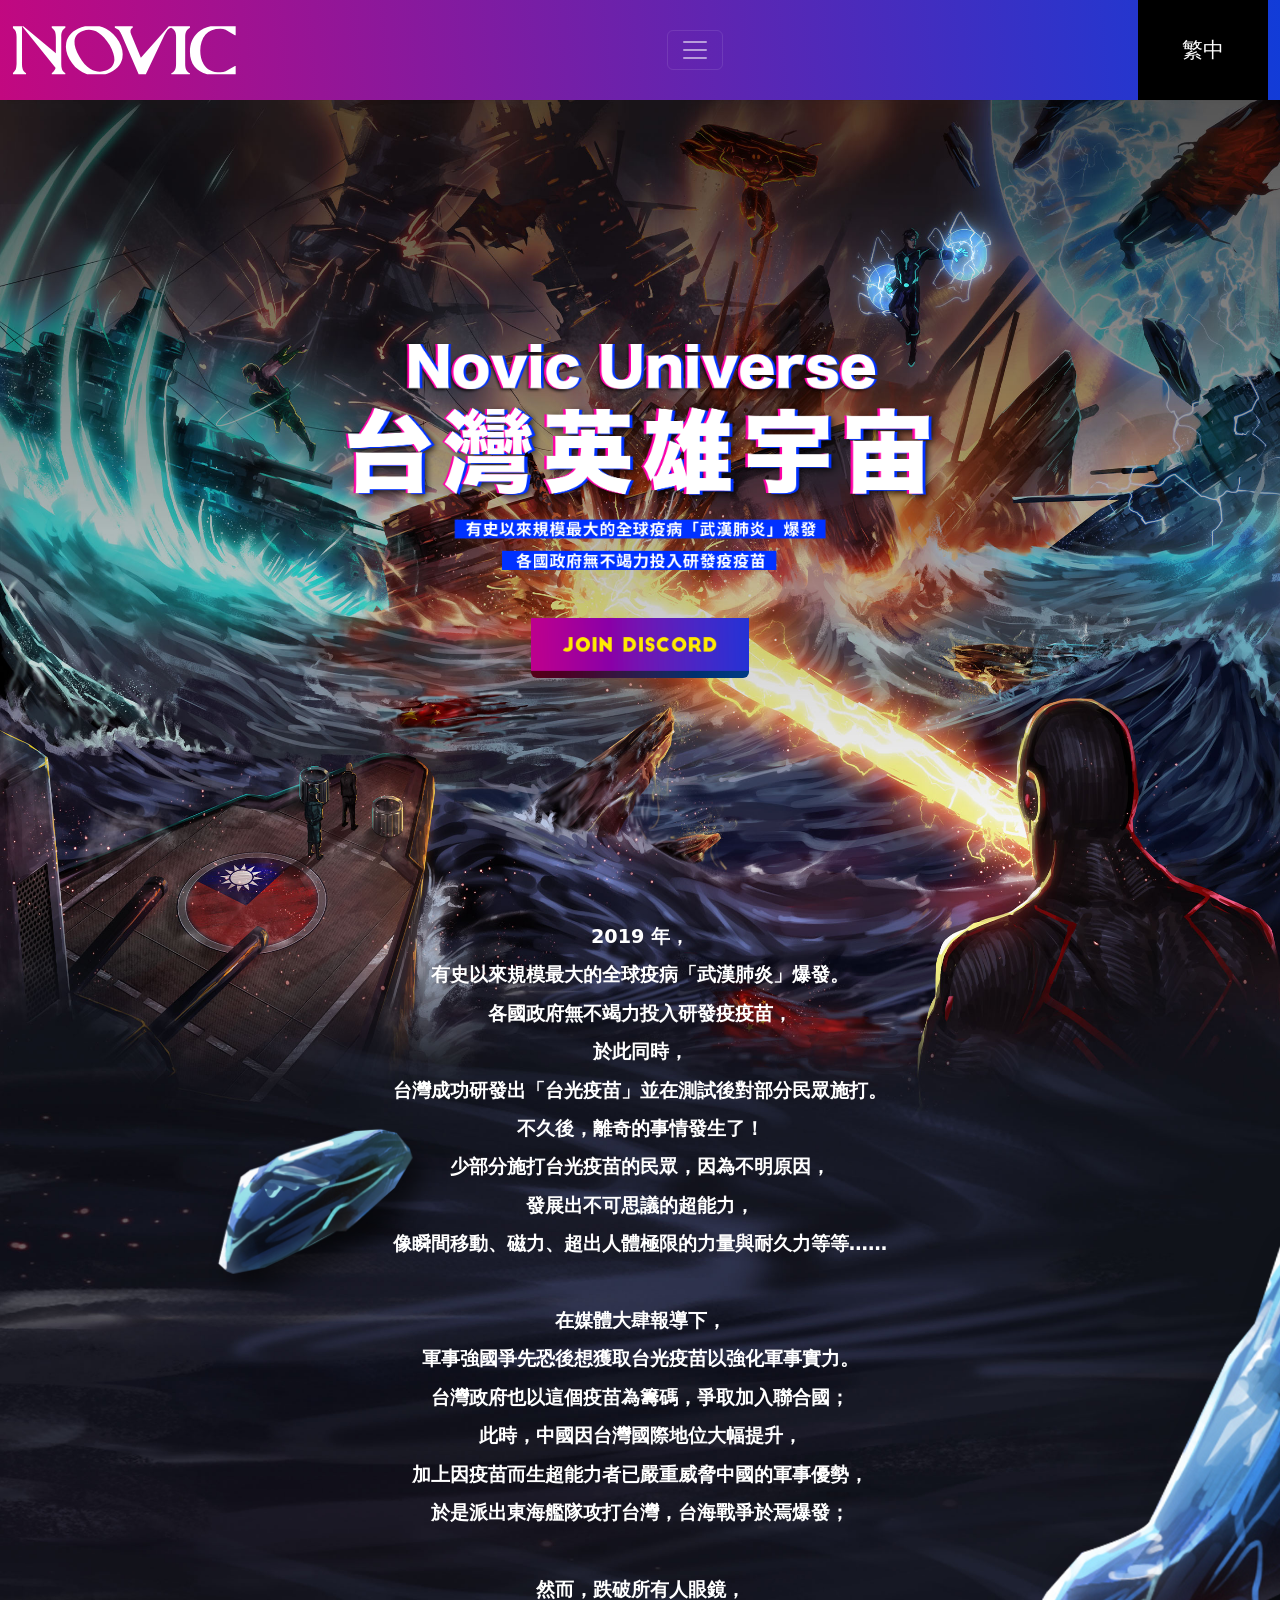
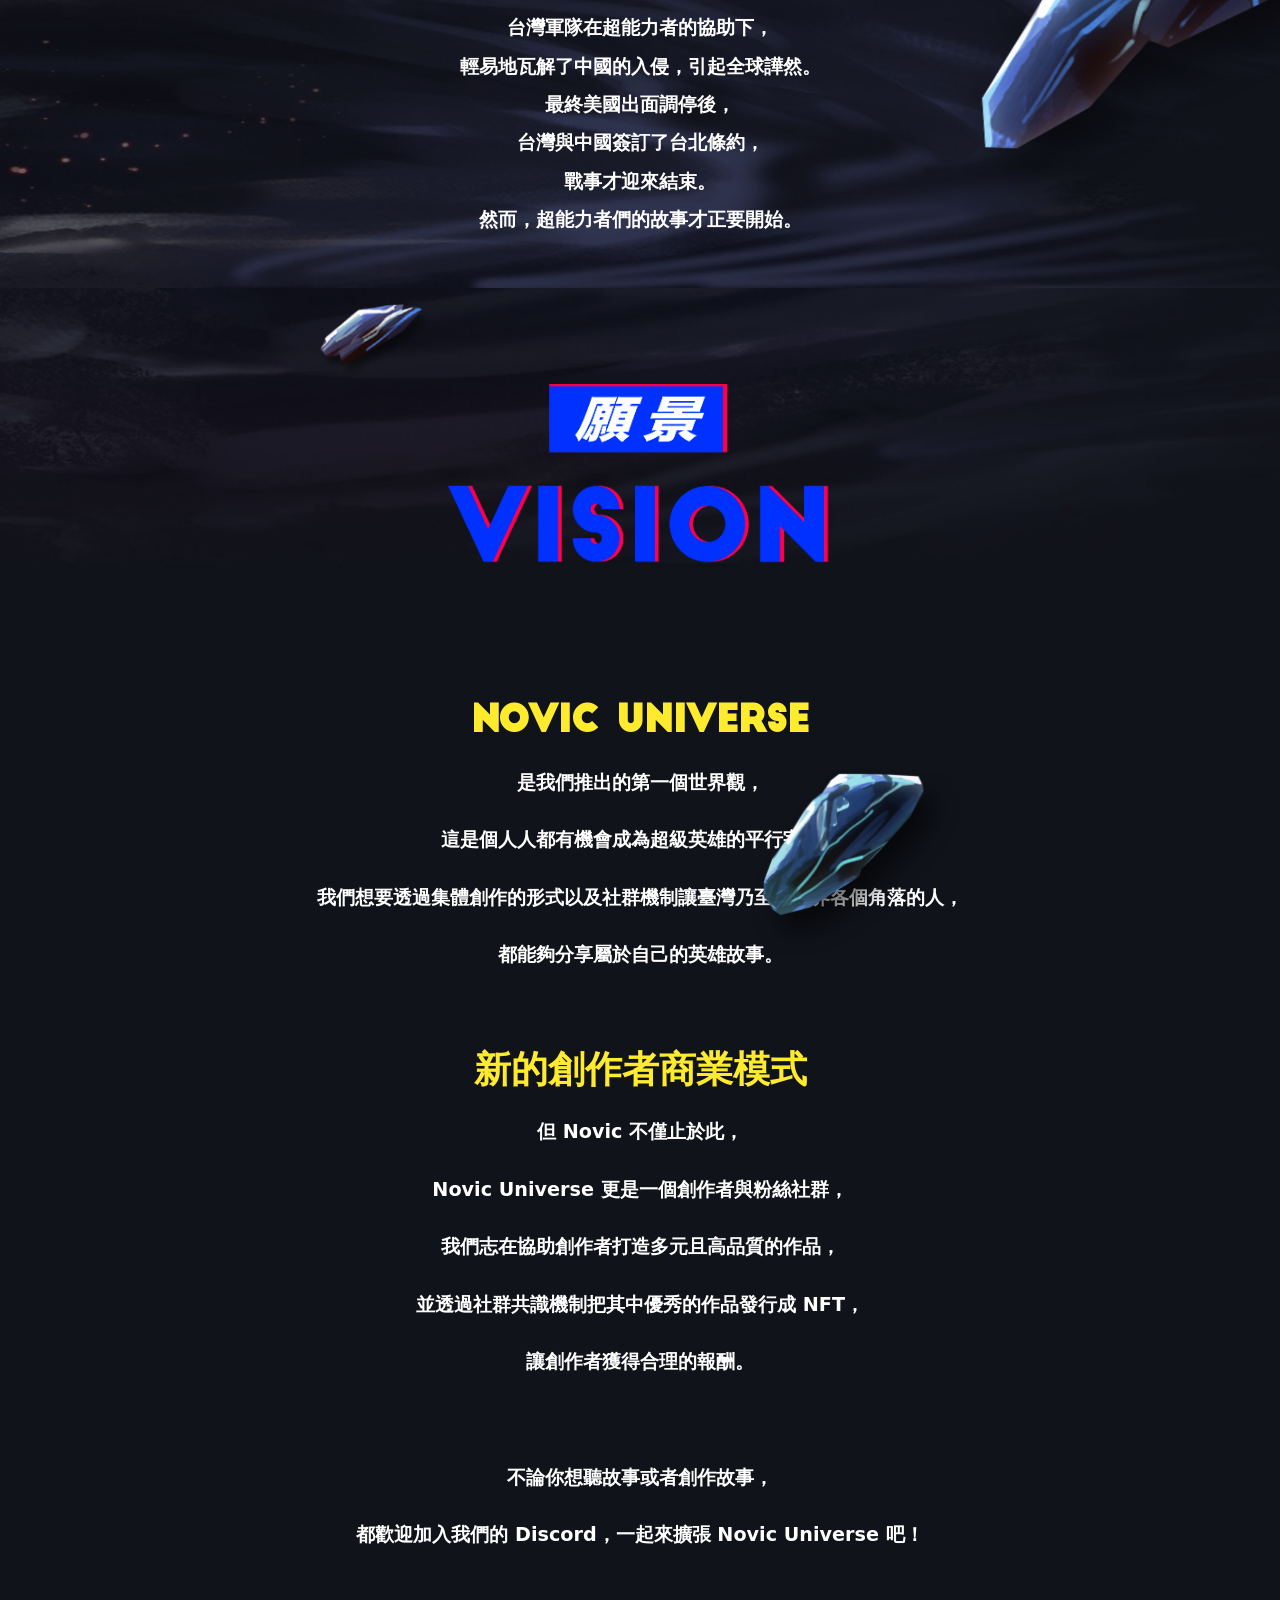
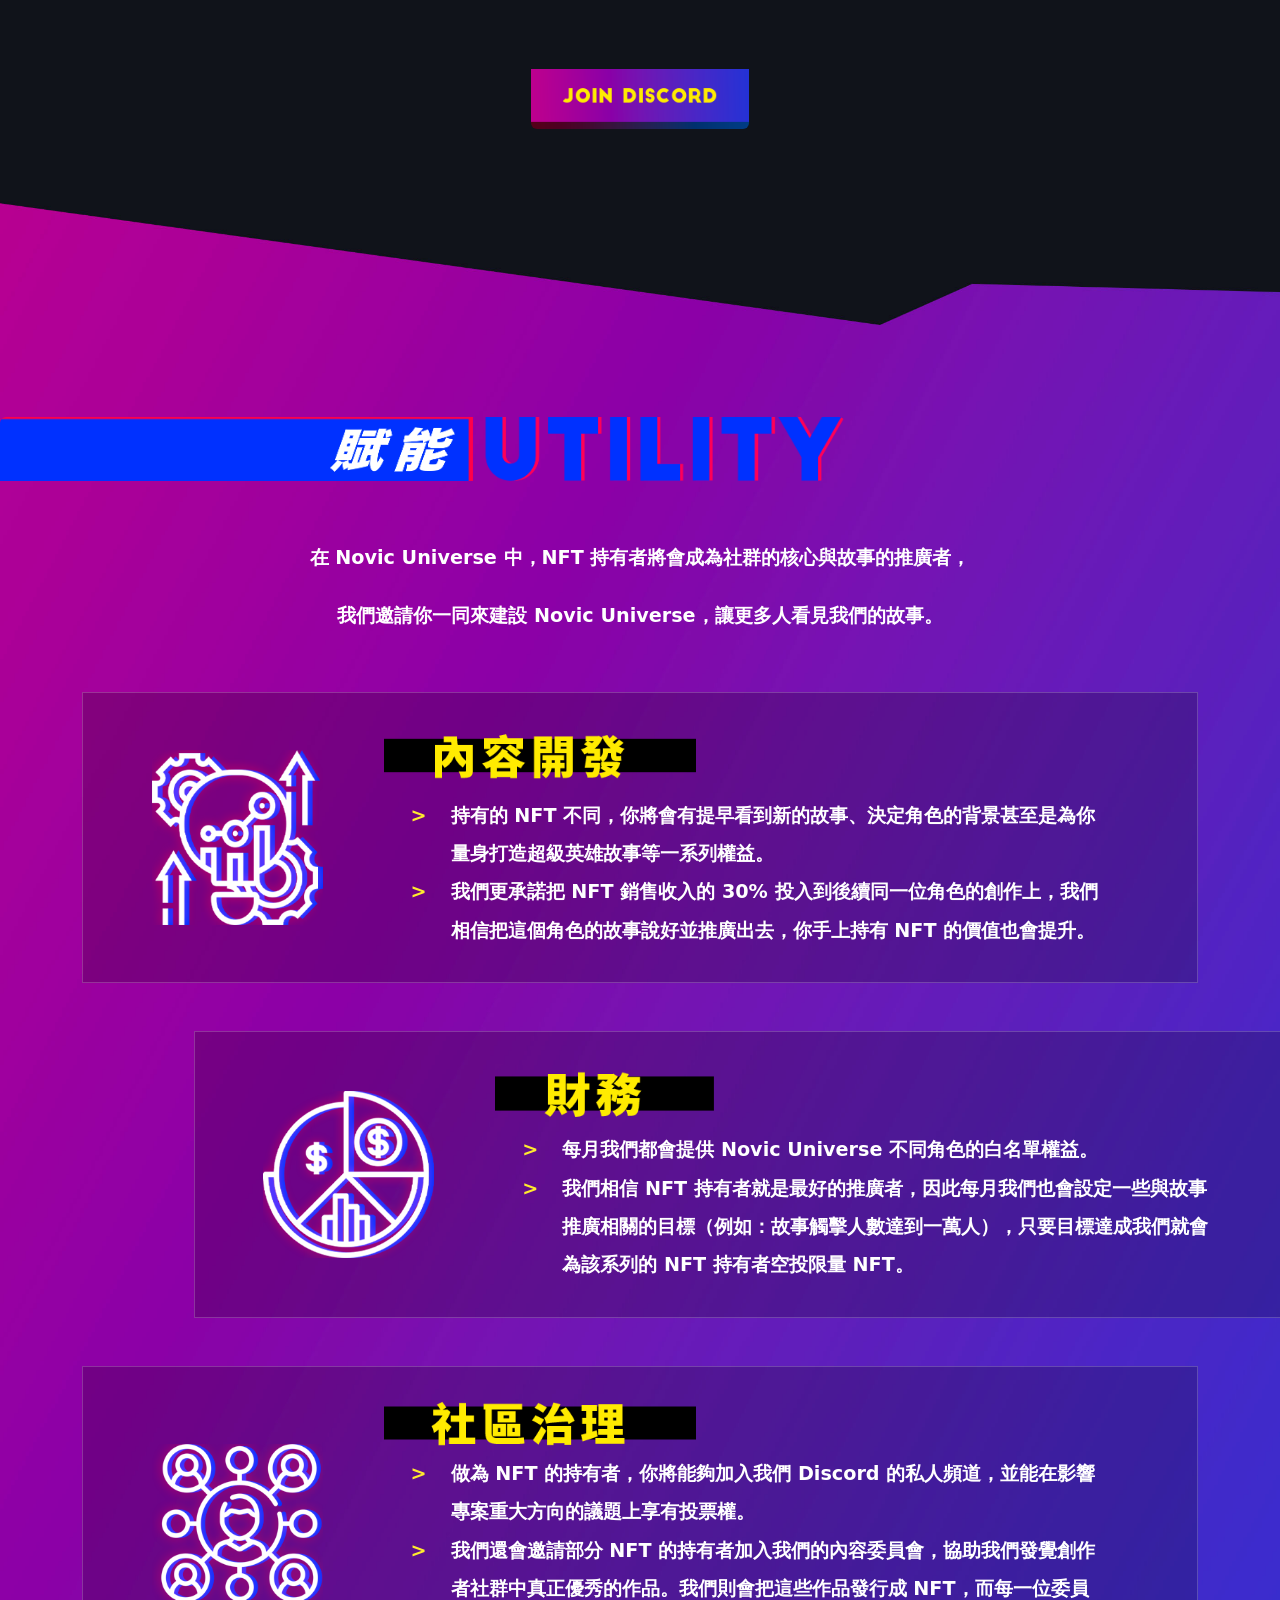
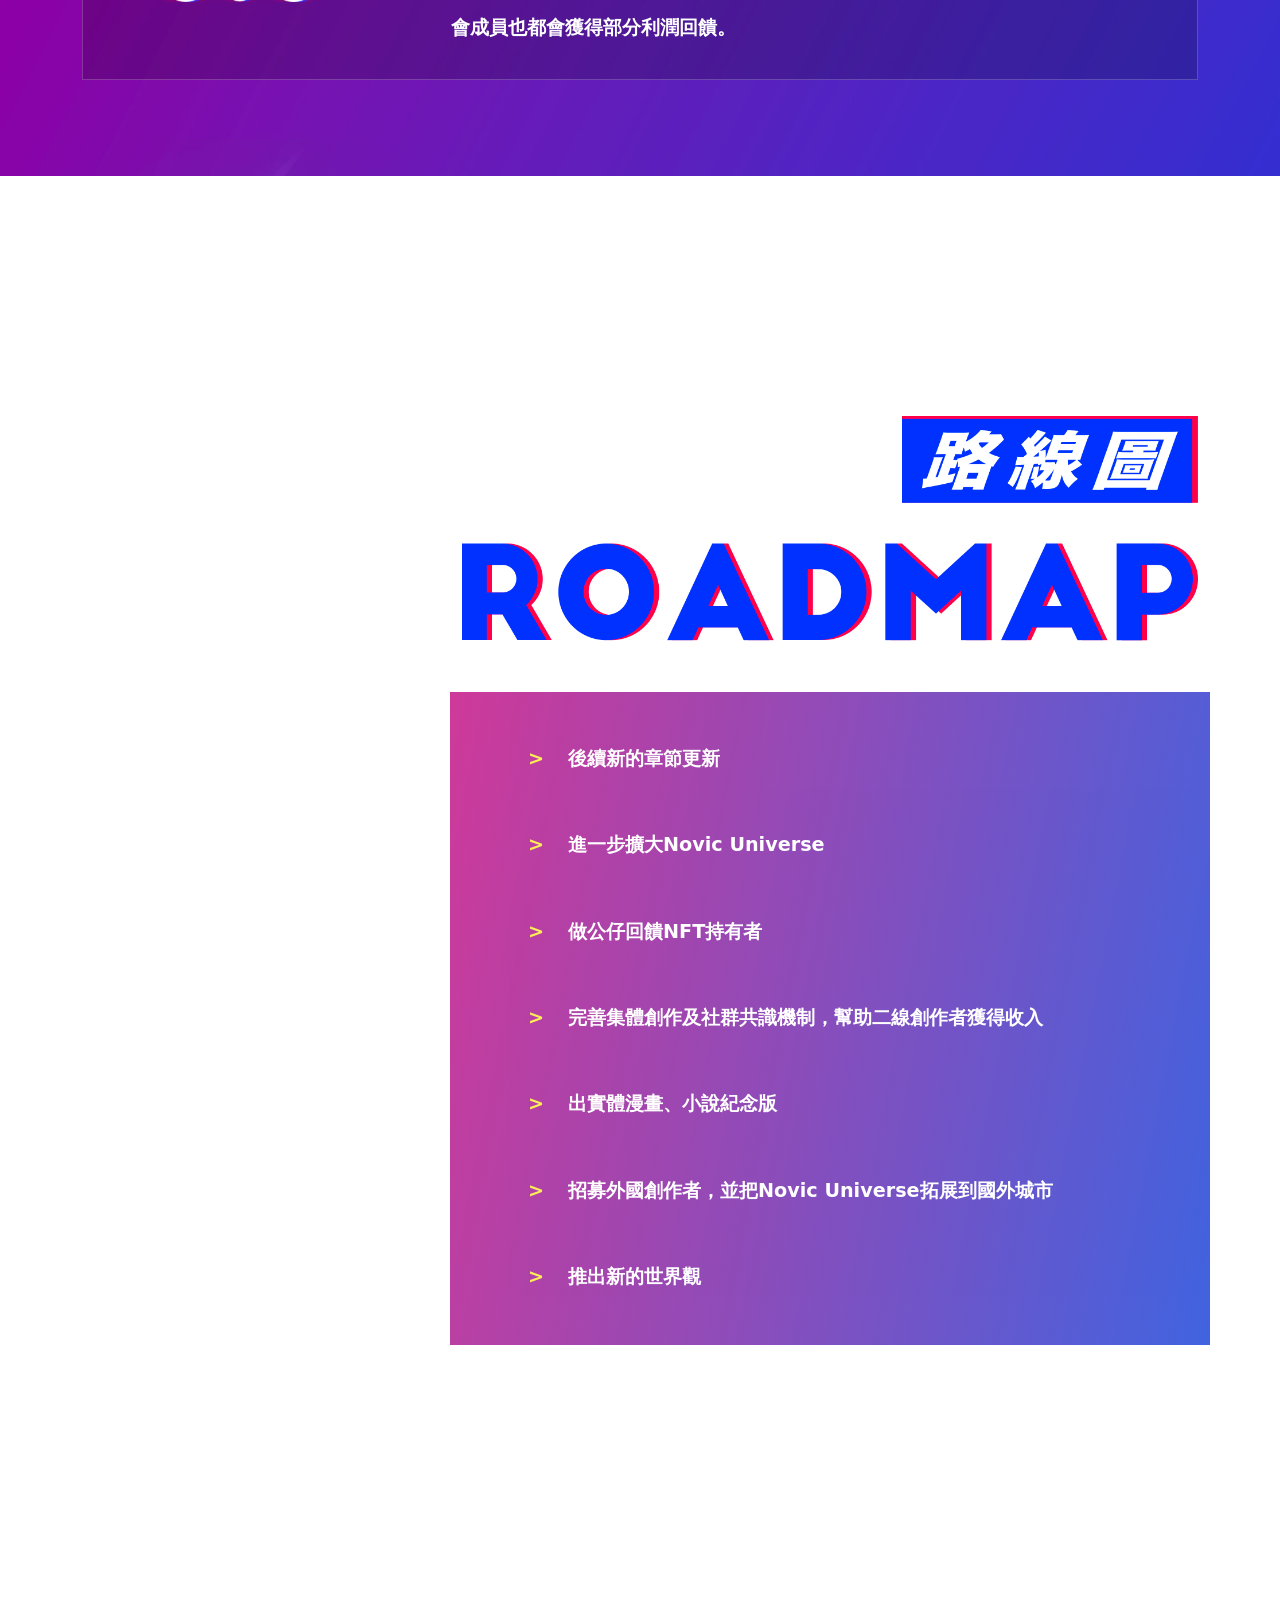
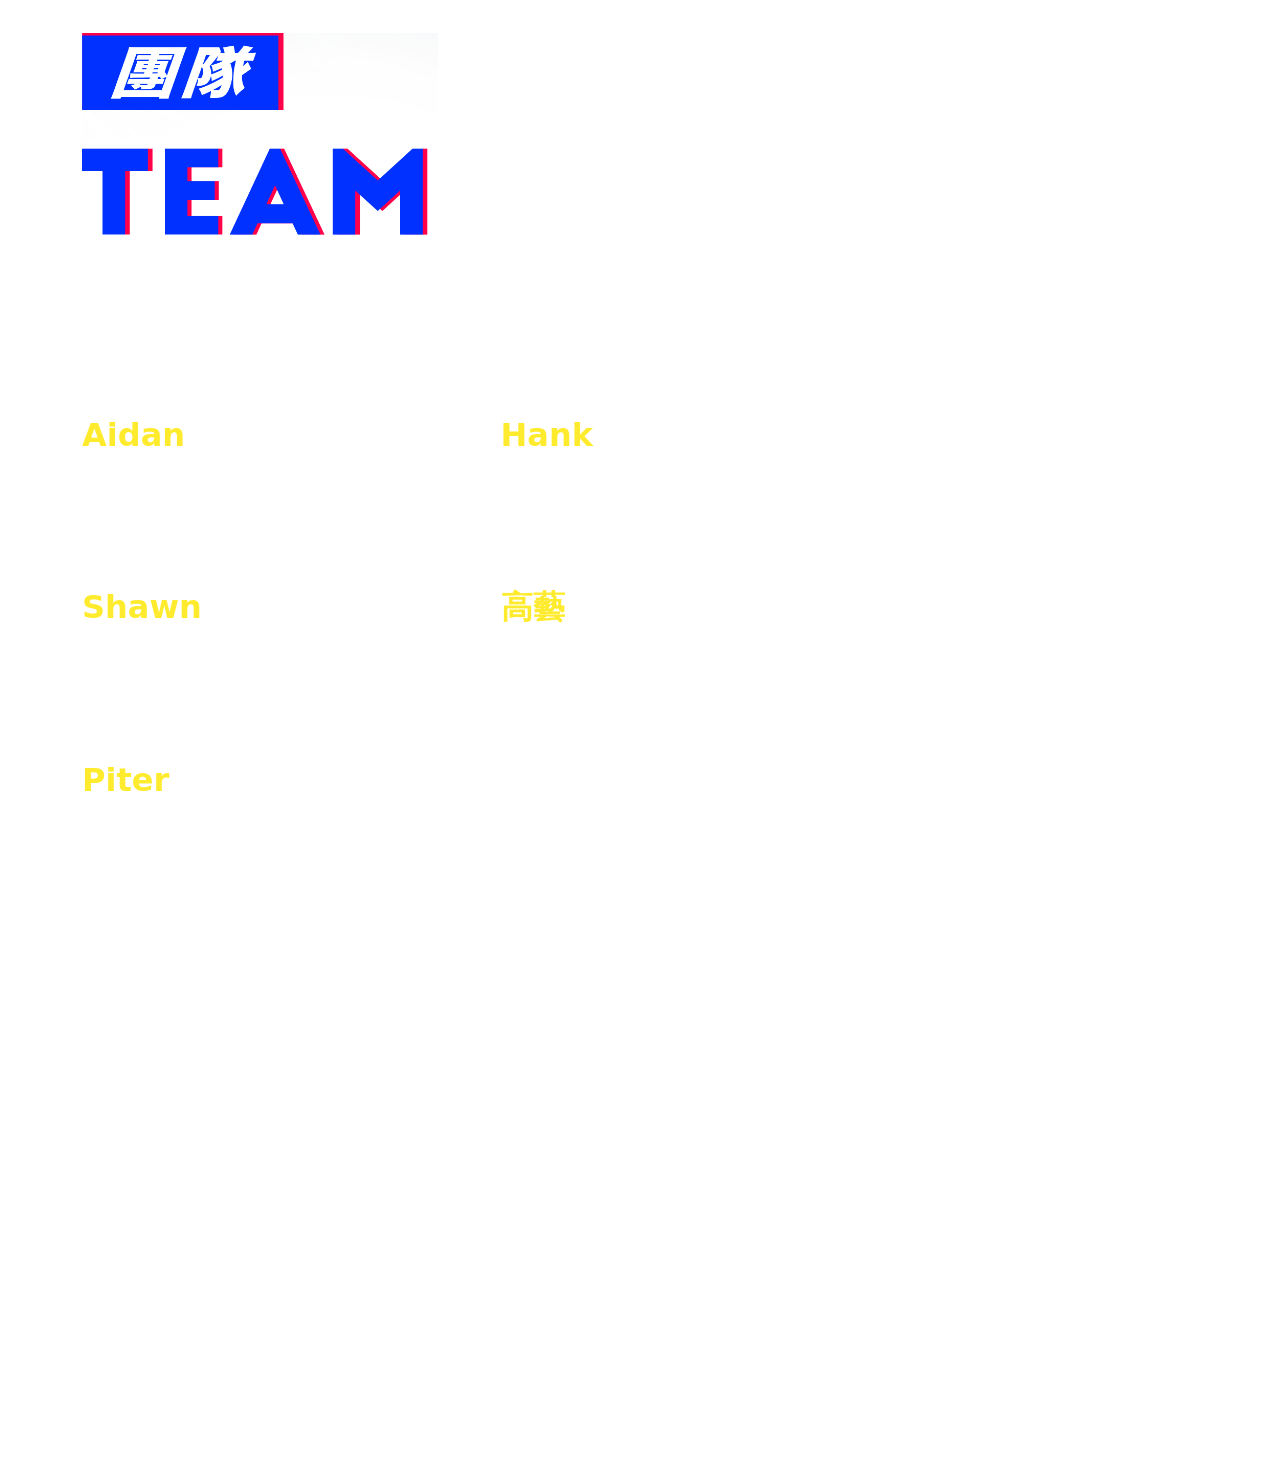
==== index.html @ 2f11c920 "init" ====
<!DOCTYPE html>
<html lang="en">
<head>
  <meta charset="UTF-8">
  <meta http-equiv="X-UA-Compatible" content="IE=edge">
  <meta name="viewport" content="width=device-width, initial-scale=1.0">
  <title>Novic</title>
  <!-- CSS only -->
  <link href="https://cdn.jsdelivr.net/npm/bootstrap@5.1.3/dist/css/bootstrap.min.css" rel="stylesheet" integrity="sha384-1BmE4kWBq78iYhFldvKuhfTAU6auU8tT94WrHftjDbrCEXSU1oBoqyl2QvZ6jIW3" crossorigin="anonymous">
  <link rel="stylesheet" type="text/css"  href="main.css">
</head>
<body>
  <nav class="navbar navbar-expand-xxl navbar-dark" aria-label="Seventh navbar example" id="nav">
    <div class="container-fluid">
      <a class="navbar-brand" href="#">
        <svg 
        xmlns="http://www.w3.org/2000/svg"
        xmlns:xlink="http://www.w3.org/1999/xlink"
        width="224px" height="49px">
        <path fill-rule="evenodd"  fill="rgb(255, 255, 255)"
        d="M208.367,46.373 C210.414,46.373 212.091,46.004 213.672,45.262 L222.979,39.911 L223.682,39.911 L223.682,48.213 L195.080,48.213 C189.820,46.755 185.674,44.292 182.678,40.727 C179.609,36.789 177.932,31.735 177.932,25.639 C177.932,17.687 180.631,11.222 186.121,6.242 C189.465,3.390 193.624,1.444 198.597,0.322 L223.682,0.322 L223.682,9.140 L222.887,9.140 L213.580,3.790 C212.091,3.048 210.414,2.677 208.460,2.677 C201.947,2.677 196.920,4.610 193.570,8.398 C190.123,12.561 188.264,17.910 188.264,24.601 C188.264,29.951 189.286,34.412 191.522,37.902 C194.777,43.550 200.363,46.373 208.367,46.373 ZM159.320,47.342 C160.805,46.674 162.016,45.483 162.948,43.922 C163.693,42.511 164.063,40.578 164.063,37.977 L164.063,11.075 C164.063,8.547 163.693,6.614 162.948,5.127 C162.112,3.641 160.805,2.453 159.320,1.637 C157.736,2.006 156.433,2.750 155.596,3.864 C154.571,5.351 153.456,7.134 152.338,9.214 L133.829,48.213 L126.662,48.213 L109.712,8.994 C108.779,6.986 107.849,5.351 106.827,4.013 C105.895,3.194 104.592,2.378 102.825,1.637 L102.825,0.322 L120.692,0.322 L120.692,1.637 C118.367,2.750 117.808,5.053 119.204,8.547 L128.862,31.687 L156.813,0.322 L177.931,0.322 L177.931,1.637 C176.443,2.378 175.140,3.567 174.303,5.127 C173.559,6.538 173.185,8.472 173.185,11.075 L173.185,37.977 C173.185,40.504 173.559,42.436 174.303,43.922 C175.140,45.408 176.350,46.596 177.931,47.342 L177.931,48.213 L159.320,48.213 L159.320,47.342 ZM110.388,32.255 C108.871,39.451 103.770,44.577 95.086,47.639 C94.472,47.855 93.862,48.033 93.252,48.213 L75.126,48.213 C73.581,47.705 72.051,47.083 70.540,46.299 C65.171,43.397 60.763,39.103 57.531,33.255 C54.337,27.477 53.248,22.010 54.228,16.791 C55.745,9.595 60.846,4.467 69.492,1.336 C70.677,0.920 71.859,0.604 73.031,0.322 L87.468,0.322 C89.701,0.880 91.904,1.668 94.079,2.745 C99.532,5.617 103.770,9.974 107.085,15.789 C110.279,21.569 111.368,27.033 110.388,32.255 ZM97.634,19.121 C94.233,13.335 90.438,9.229 86.382,6.675 C81.316,3.588 76.139,3.058 70.815,5.015 C65.570,6.943 62.737,10.461 62.510,15.577 C62.271,19.561 63.842,24.614 67.282,30.468 C70.514,36.314 74.226,40.449 78.451,42.941 C83.562,45.932 88.691,46.562 94.019,44.605 C99.260,42.675 101.975,39.118 102.406,34.012 C102.524,29.990 100.943,25.103 97.634,19.121 ZM39.760,47.339 C41.341,46.078 42.459,44.666 43.111,43.254 C43.481,41.842 43.296,43.997 43.481,41.842 L10.056,0.324 L11.401,0.324 L43.855,27.126 L43.855,11.074 C43.855,8.992 43.577,7.209 43.111,5.797 C42.552,4.310 41.341,2.973 39.760,1.636 L39.760,0.324 L53.347,0.324 L53.347,1.636 C51.578,2.973 50.371,4.310 49.997,5.797 C49.438,7.133 49.160,8.917 49.253,11.074 L49.253,37.976 C49.253,40.058 49.438,41.767 49.997,43.254 C50.371,44.666 51.488,46.078 53.347,47.339 L53.347,48.212 L39.760,48.212 L39.760,47.339 ZM14.072,47.342 L14.072,48.213 L0.951,48.213 L0.951,46.882 C2.254,45.734 3.257,44.503 3.832,43.255 C4.206,41.843 4.391,40.134 4.579,37.977 L4.579,11.075 C4.579,8.994 4.298,7.210 3.832,5.798 C3.334,4.467 2.293,3.256 0.951,2.058 L0.951,0.322 L9.977,0.322 L9.977,37.977 C9.977,40.060 10.162,41.769 10.721,43.255 C11.092,44.667 12.210,46.079 14.072,47.342 Z"/>
        </svg>
      </a>
      <button class="navbar-toggler" type="button" data-bs-toggle="collapse" data-bs-target="#navbarsExampleXxl" aria-controls="navbarsExampleXxl" aria-expanded="false" aria-label="Toggle navigation">
        <span class="navbar-toggler-icon"></span>
      </button>

      <div class="collapse navbar-collapse justify-content-md-center" id="navbarsExampleXxl">
        <ul class="navbar-nav">
          <li class="nav-item">
            <a class="nav-link" href="#main">世界觀</a>
          </li>
          <li class="nav-item">
            <a class="nav-link" href="#">角色</a>
          </li>
          <li class="nav-item">
            <a class="nav-link" href="#vision">願景</a>
          </li>
          <li class="nav-item">
            <a class="nav-link" href="#utility">賦能</a>
          </li>
          <li class="nav-item">
            <a class="nav-link">Mint</a>
          </li>
          <li class="nav-item">
            <a class="nav-link" href="#roadmap">路線圖</a>
          </li>
          <li class="nav-item">
            <a class="nav-link" href="#team">團隊</a>
          </li>
        </ul>
      </div>
      <div class="language">
        繁中
        <div class="swith_language">
          English
        </div>
      </div>
    </div>
  </nav>

  <section id="main" class="pb-5">
    <div id="title">
      <img class="rounded mx-auto d-block logo" src="img/title.png" alt="">
      <img class="rounded mx-auto d-block pt-5 join_button" src="img/join.png" alt="" width="17%">
      <img src="img/ston_1.png" class="stons" id="ston_1" alt="">
      <img src="img/ston_3.png" class="stons" id="ston_3" alt="">
      <p class="text fw-bold">
        2019 年，<br/>
        有史以來規模最大的全球疫病「武漢肺炎」爆發。<br/>
        各國政府無不竭力投入研發疫疫苗，<br/>
        於此同時，<br/>
        台灣成功研發出「台光疫苗」並在測試後對部分民眾施打。<br/>
        不久後，離奇的事情發生了！<br/>
        少部分施打台光疫苗的民眾，因為不明原因，<br/>
        發展出不可思議的超能力，<br/>
        像瞬間移動、磁力、超出人體極限的力量與耐久力等等……<br/><br/>

        在媒體大肆報導下，<br/>
        軍事強國爭先恐後想獲取台光疫苗以強化軍事實力。<br/>
        台灣政府也以這個疫苗為籌碼，爭取加入聯合國；<br/>
        此時，中國因台灣國際地位大幅提升，<br/>
        加上因疫苗而生超能力者已嚴重威脅中國的軍事優勢，<br/>
        於是派出東海艦隊攻打台灣，台海戰爭於焉爆發；<br/><br/>
        然而，跌破所有人眼鏡，<br/>
        台灣軍隊在超能力者的協助下，<br/>
        輕易地瓦解了中國的入侵，引起全球譁然。<br/>
        最終美國出面調停後，<br/>
        台灣與中國簽訂了台北條約，<br/>
        戰事才迎來結束。<br/>
        然而，超能力者們的故事才正要開始。
      </p>
    </div>
  </section>
  <section id="vision" class="py-5">
    <img class="rounded mx-auto d-block pt-5" id="vision_title" src="img/vision_ttl.png" alt="" width="33%">
    <img src="img/ston_4.png" class="stons" id="ston_4" alt="">
    <img src="img/ston_2.png" class="stons" id="ston_2" alt="">
    <p class="subtitle"><strong>Novic Universe</strong></p>
    <p class="vision_text"><strong>
      是我們推出的第一個世界觀，<br/>
      這是個人人都有機會成為超級英雄的平行宇宙。<br/>
      我們想要透過集體創作的形式以及社群機制讓臺灣乃至於世界各個角落的人，<br/>
      都能夠分享屬於自己的英雄故事。<br/><br/>
    </strong></p>
    <p class="subtitle"><strong>新的創作者商業模式</strong></p>
    <p class="vision_text"><strong>
      但 Novic 不僅止於此，<br/>
      Novic Universe 更是一個創作者與粉絲社群，<br/>
      我們志在協助創作者打造多元且高品質的作品，<br/>
      並透過社群共識機制把其中優秀的作品發行成 NFT，<br/>
      讓創作者獲得合理的報酬。<br/><br/>
      不論你想聽故事或者創作故事，<br/>
      都歡迎加入我們的 Discord，一起來擴張 Novic Universe 吧！<br/><br/>
    </strong></p>
    <img class="rounded mx-auto d-block pt-5 join_button" src="img/join.png" alt="" width="17%">
  </section>
  <section id="utility" class="pb-5">
    <img class="rounded d-block pb-5" src="img/utility_ttl.png" alt="" width="66%">
    <p class="utility_text fw-bold">
        在 Novic Universe 中，NFT 持有者將會成為社群的核心與故事的推廣者，<br> 
        我們邀請你一同來建設 Novic Universe，讓更多人看見我們的故事。
    </p>
    <div class="container">
      <div class="utility_block my-5">
        <div class="row">
          <div class="col-3 text-center align-self-center">
            <img src="img/utiliry_1.png" width="70%" alt="">
          </div>
          <div class="col-9">
            <img src="img/utility_subtitle.png" class="pb-2" width="40%" alt="">
            <div class="row">
              <span class="utility_block_arrow col-1">
                  >
              </span>
              <p class="utility_block_text col-10 fw-bold" >
                  持有的 NFT 不同，你將會有提早看到新的故事、決定角色的背景甚至是為你量身打造超級英雄故事等一系列權益。
              </p>
            </div>
            <div class="row">
              <span class="utility_block_arrow col-1">
                  >
              </span>
              <p class="utility_block_text col-10 fw-bold" >
                  我們更承諾把 NFT 銷售收入的 30% 投入到後續同一位角色的創作上，我們相信把這個角色的故事說好並推廣出去，你手上持有 NFT 的價值也會提升。
              </p>
            </div>
          </div>
        </div>
      </div>
      <div class="utility_block my-5">
        <div class="row">
          <div class="col-3 text-center align-self-center">
            <img src="img/utiliry_2.png" width="70%" alt="">
          </div>
          <div class="col-9">
            <img src="img/utility_subtitle_2.png" class="pb-2" width="28%" alt="">
            <div class="row">
              <span class="utility_block_arrow col-1">
                  >
              </span>
              <p class="utility_block_text col-10 fw-bold" >
                  每月我們都會提供 Novic Universe 不同角色的白名單權益。
              </p>
            </div>
            <div class="row">
              <span class="utility_block_arrow col-1">
                  >
              </span>
              <p class="utility_block_text col-10 fw-bold" >
                  我們相信 NFT 持有者就是最好的推廣者，因此每月我們也會設定一些與故事推廣相關的目標（例如：故事觸擊人數達到一萬人），只要目標達成我們就會為該系列的 NFT 持有者空投限量 NFT。
              </p>
            </div>
          </div>
        </div>
      </div>
      <div class="utility_block my-5">
        <div class="row">
          <div class="col-3 text-center align-self-center">
            <img src="img/utiliry_3.png" width="70%" alt="">
          </div>
          <div class="col-9">
            <img src="img/utility_subtitle_3.png" class="pb-2" width="40%" alt="">
            <div class="row">
              <span class="utility_block_arrow col-1">
                  >
              </span>
              <p class="utility_block_text col-10 fw-bold" >
                  做為 NFT 的持有者，你將能夠加入我們 Discord 的私人頻道，並能在影響專案重大方向的議題上享有投票權。
              </p>
            </div>
            <div class="row">
              <span class="utility_block_arrow col-1">
                  >
              </span>
              <p class="utility_block_text col-10 fw-bold" >
                  我們還會邀請部分 NFT 的持有者加入我們的內容委員會，協助我們發覺創作者社群中真正優秀的作品。我們則會把這些作品發行成 NFT，而每一位委員會成員也都會獲得部分利潤回饋。
              </p>
            </div>
          </div>
        </div>
      </div>
    </div>
  </section>
  <section id="roadmap">
    <div class="container">
      <div class="row justify-content-end">
        <div class="col-8">
          <img src="img/roadmap_title.png" width="100%" alt="">
        </div>
      </div>
      <div class="row justify-content-end mt-5">
        <div class="col-8 roadmap_content">
          <div class="row w-100 justify-content-center my-5 ps-3">
            <span class="roadmap_block_arrow col-1">
              >
            </span>
            <p class="roadmap_block_text col-10 fw-bold">
                後續新的章節更新
            </p>
          </div>
          <div class="row w-100 justify-content-center my-5 ps-3">
            <span class="roadmap_block_arrow col-1">
              >
            </span>
            <p class="roadmap_block_text col-10 fw-bold" >
                進一步擴大Novic Universe
            </p>
          </div>
          <div class="row w-100 justify-content-center my-5 ps-3">
            <span class="roadmap_block_arrow col-1">
              >
            </span>
            <p class="roadmap_block_text col-10 fw-bold" >
                做公仔回饋NFT持有者
            </p>
          </div>
          <div class="row w-100 justify-content-center my-5 ps-3">
            <span class="roadmap_block_arrow col-1">
              >
            </span>
            <p class="roadmap_block_text col-10 fw-bold" >
                完善集體創作及社群共識機制，幫助二線創作者獲得收入
            </p>
          </div>
          <div class="row w-100 justify-content-center my-5 ps-3">
            <span class="roadmap_block_arrow col-1">
              >
            </span>
            <p class="roadmap_block_text col-10 fw-bold" >
                出實體漫畫、小說紀念版
            </p>
          </div>
          <div class="row w-100 justify-content-center my-5 ps-3">
            <span class="roadmap_block_arrow col-1">
              >
            </span>
            <p class="roadmap_block_text col-10 fw-bold" >
                招募外國創作者，並把Novic Universe拓展到國外城市
            </p>
          </div>
          <div class="row w-100 justify-content-center my-5 ps-3">
            <span class="roadmap_block_arrow col-1">
              >
            </span>
            <p class="roadmap_block_text col-10 fw-bold" >
                推出新的世界觀
            </p>
          </div>
        </div>
      </div>

      <div class="row mt-5" id="team">
        <div class="col-4">
          <img src="img/team_ttl.png" width="100%" alt="">
        </div>
      </div>
      <div class="row w-75 my-5">
        <div class="col-6">
          <div class="team_member_name">Aidan</div>
          <div class="team_member_intro">
            Project Coordinator<br/>
            PM, Engineer @ Internet Industry
          </div>
        </div>
        <div class="col-6">
          <div class="team_member_name">Hank</div>
          <div class="team_member_intro">
            Marketing Specialist<br/>
            Marketing Vetaran
          </div>
        </div>
      </div>
      <div class="row w-75 my-5">
        <div class="col-6">
          <div class="team_member_name">Shawn</div>
          <div class="team_member_intro">
            Crypto Developer<br/>
            Developer @ Web3 Company
          </div>
        </div>
        <div class="col-6">
          <div class="team_member_name">高藝</div>
          <div class="team_member_intro">
            Advisor
          </div>
        </div>
      </div>
      <div class="row w-75 my-5">
        <div class="col-6">
          <div class="team_member_name">Piter</div>
          <div class="team_member_intro">
            Story Writer<br/>
            Game | Entertainment Industry
          </div>
        </div>
      </div>
    </div>

    <footer class="container my-5">
      <div class="row justify-content-center my-5">
        <div class="col-1 text-center">
          <img src="img/fb.png" class="social_media_icon" alt="">
        </div>
        <div class="col-1 text-center">
          <img src="img/twitter.png" class="social_media_icon" alt="">
        </div>
        <div class="col-1 text-center">
          <img src="img/discord.png" class="social_media_icon" alt="">
        </div>
      </div>
      <div class="row justify-content-center my-3">
        <div class="col-6 text-center footer_text">COPYRIGHT©NOVIC ALL RIGHTS RESERVED.</div>
      </div>
    </footer>
  </section>
  <script src="https://cdn.jsdelivr.net/npm/bootstrap@5.1.3/dist/js/bootstrap.bundle.min.js" integrity="sha384-ka7Sk0Gln4gmtz2MlQnikT1wXgYsOg+OMhuP+IlRH9sENBO0LRn5q+8nbTov4+1p" crossorigin="anonymous"></script>
</body>
</html>
---- main.css ----
@font-face {
  font-family: 'BIGJOHN';
  src: url(./font/BIGJOHN.eot);
  src: url(./font/BIGJOHN.eot?#iefix) format('embedded-opentype'),
      url(./font/BIGJOHN.woff2) format('woff2'),
      url(./font/BIGJOHN.ttf) format('truetype');
}
#nav {
  width: 100%;
  min-height: 100px;
  padding: 0;
  background-image: -moz-linear-gradient( 5deg, rgb(194,8,128) 0%, rgb(17,60,216) 100%);
  background-image: -webkit-linear-gradient( 5deg, rgb(194,8,128) 0%, rgb(17,60,216) 100%);
  background-image: -ms-linear-gradient( 5deg, rgb(194,8,128) 0%, rgb(17,60,216) 100%);
}

.nav-link {
  display: block;
  text-decoration: none;
  color: white;
  font-size: 1.3rem;
  padding: 0;
}
.nav-item {
  min-width: 130px;
  line-height: 100px;
  text-align: center;
}
.language {
  float: right;
  color: white;
  font-size: 1.3rem;
  line-height: 100px;
  width: 130px;
  text-align: center;
  position: relative;
  background-color: black;
}

.swith_language {
  position: absolute;
  bottom: -100px;
  width: 130px;
  color: white;
  font-size: 1.3rem;
  line-height: 100px;
  display: none;
  background-color: black;

}

.language:hover > .swith_language {
  display: block;
}
.logo {
  width: 50%;
}
#main, #vision, #utility, #roadmap {
  background-repeat: no-repeat;
  background-position: center;
  background-size: 100% 100% ;
  min-width: 100%;
}

#main {
  display: block;
  background-image: url('img/main_bg.jpg');
  position: relative;
}
#title, .text, #team, footer {
  padding-top: 15rem;
}
.text, .footer_text {
  color: white;
  text-align: center;
  line-height: 2;
  font-size: 1.2rem;
}
p {
  margin-bottom: 0;
}

#vision {
  display: block;
  background-image: url('img/2.jpg');
  position: relative;
}

.stons {
  position: absolute;
}
#ston_1 {
  width: 15rem;
  left: 13rem;
  top: 64rem;
}

#ston_4 {
  right: 20rem;
  width: 13rem;
  top: 30rem;
}

#ston_3 {
  right: 0;
  width: 20rem;
  top: 30rem;
  top: 70rem;
}

#ston_2 {
  left: 20rem;
  width: 7rem;
  top: 1rem;
}

#vision_title, #team {
  padding-bottom: 8rem;
}

.subtitle {
  font-size: 2.3rem;
  font-family: "BIGJOHN";
  color: rgb(255, 235, 46);
  line-height: 1.667;
  text-align: center;
  
}
.vision_text {
  color: white;
  text-align: center;
  line-height: 3;
  font-size: 1.2rem;
}

#utility {
  display: block;
  background-image: url('img/3.jpg');
  padding-top: 15rem;
  padding-bottom: 10rem;
}

.utility_text {
  color: white;
  text-align: center;
  line-height: 3;
  font-size: 1.2rem;
}

.utility_block {
  background-color: rgba(0, 0, 0, 0.2);
  display: block;
  width: 100%;
  border-style: solid;
  border-width: 1px;
  border-color: rgba(255, 255, 255, 0.2);
  padding: 2rem;
}
.utility_block:nth-child(2) {
  margin-left: 10%;
}

.utility_block_text, .roadmap_block_text {
  color: white;
  line-height: 2;
  font-size: 1.2rem;
}

.utility_block_arrow, .roadmap_block_arrow {
  color: rgb(255, 235, 46);
  text-align: right;
  line-height: 2;
  font-size: 1.2rem;
  font-weight: bold;
}

#roadmap {
  display: block;
  background-image: url('img/4.png');
  padding-top: 15rem;
  padding-bottom: 5rem;
}

.roadmap_content {
  background-image: -moz-linear-gradient( -11deg, rgb(194,8,128) 0%, rgb(17,60,216) 100%);
  background-image: -webkit-linear-gradient( -11deg, rgb(194,8,128) 0%, rgb(17,60,216) 100%);
  background-image: -ms-linear-gradient( -11deg, rgb(194,8,128) 0%, rgb(17,60,216) 100%);
  opacity: 0.8;
}

.team_member_name {
  color: rgb(255, 235, 46);
  font-size: 2rem;
  font-weight: bold;
}
.team_member_intro {
  color: white;
  font-size: 1.2rem;
  line-height: 2;
}

.footer_text {
  font-size: 1rem;
}

.social_media_icon {
  height: 2rem;
}

@media(max-width: 540px) {
  html {
    font-size: 10px;
  }
  .language, .swith_language{
    display: none;
  }
  .logo {
    width: 80%;
  }
  .join_button {
    width: 50%;
  }
  .stons {
    display: none;
  }
}
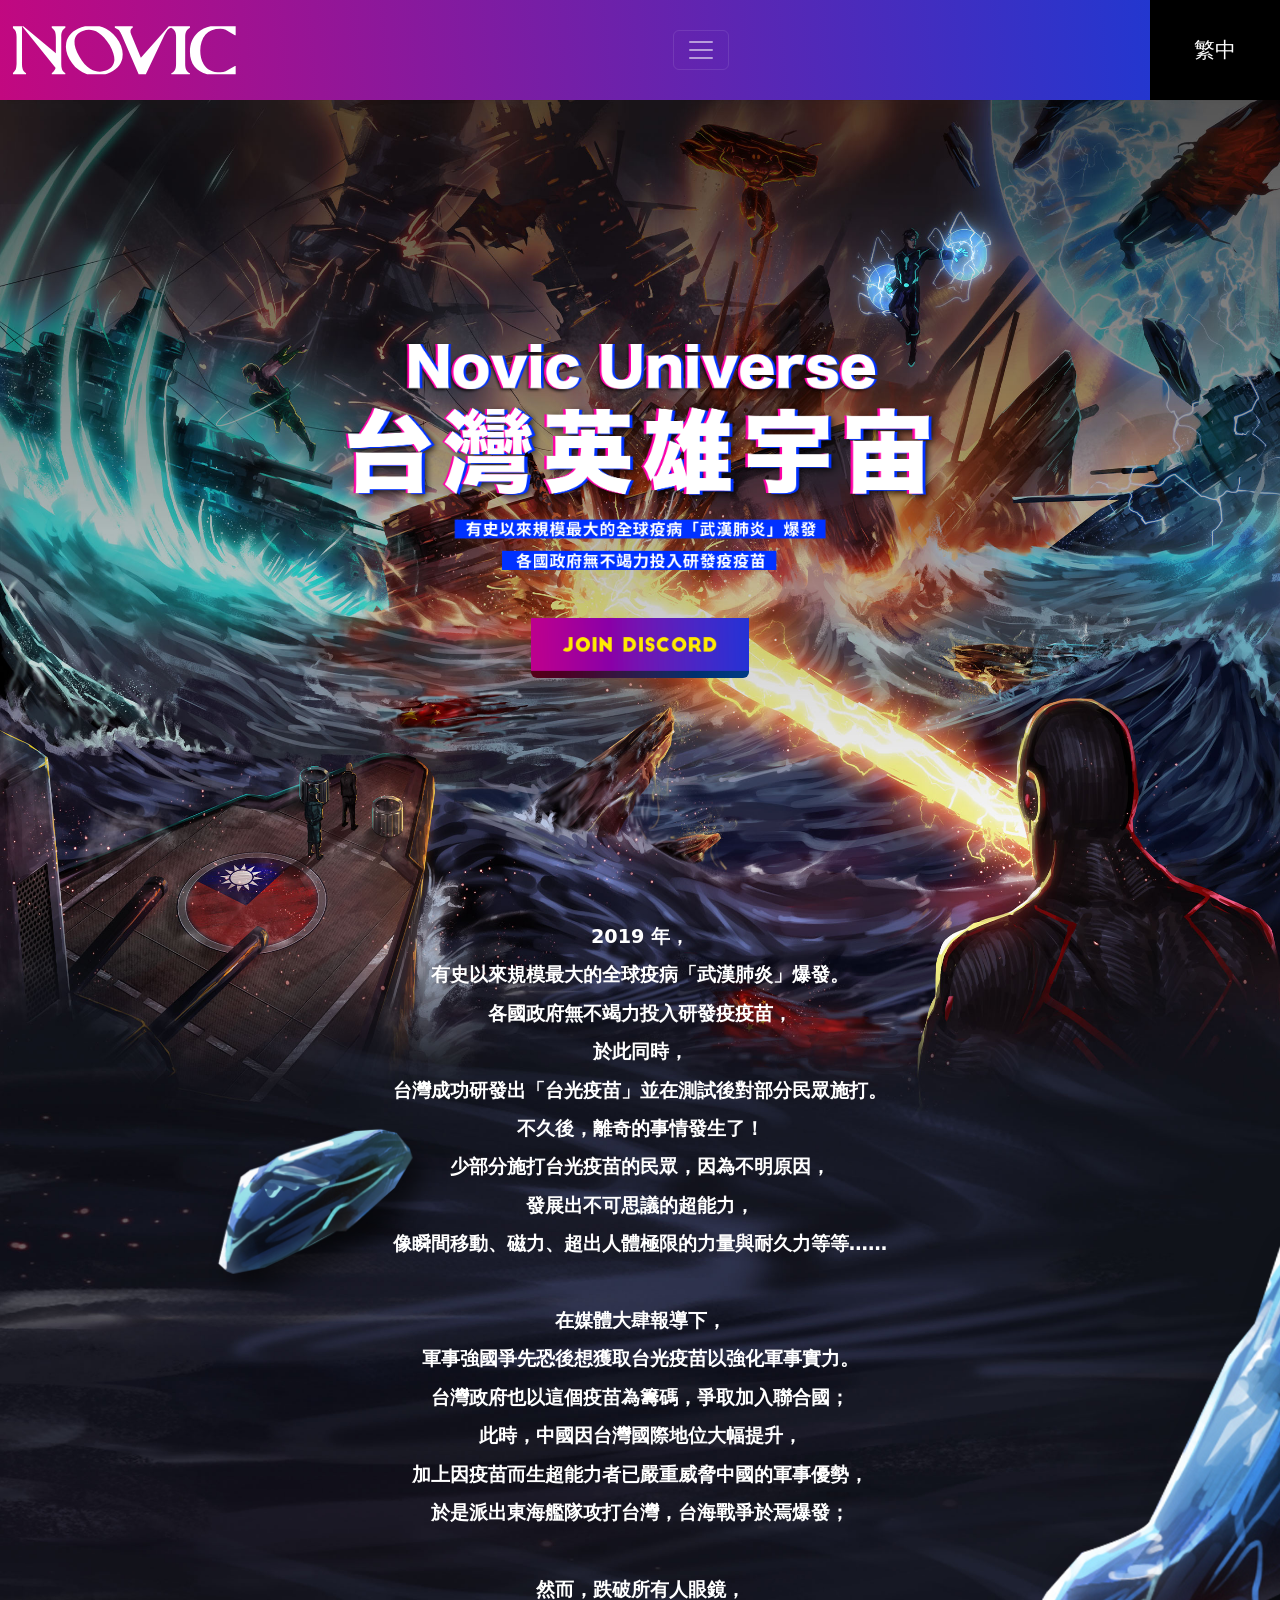
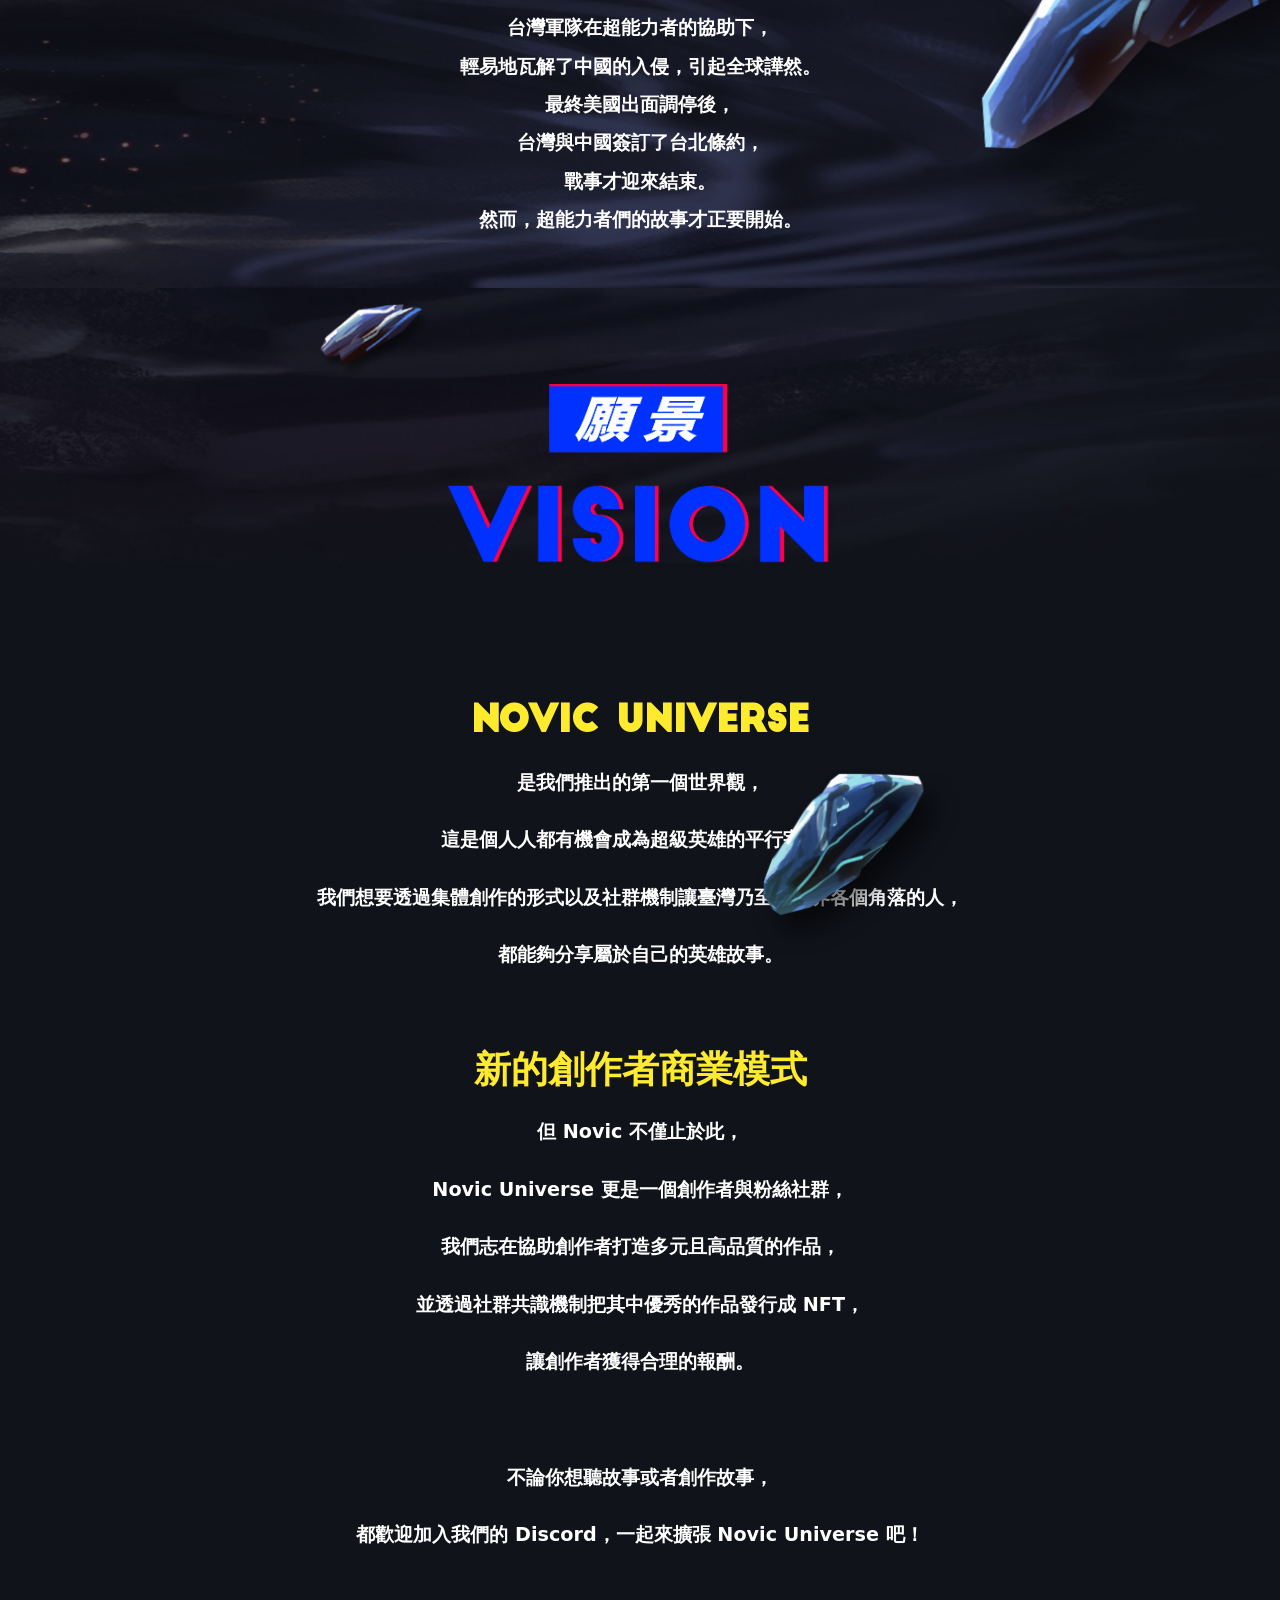
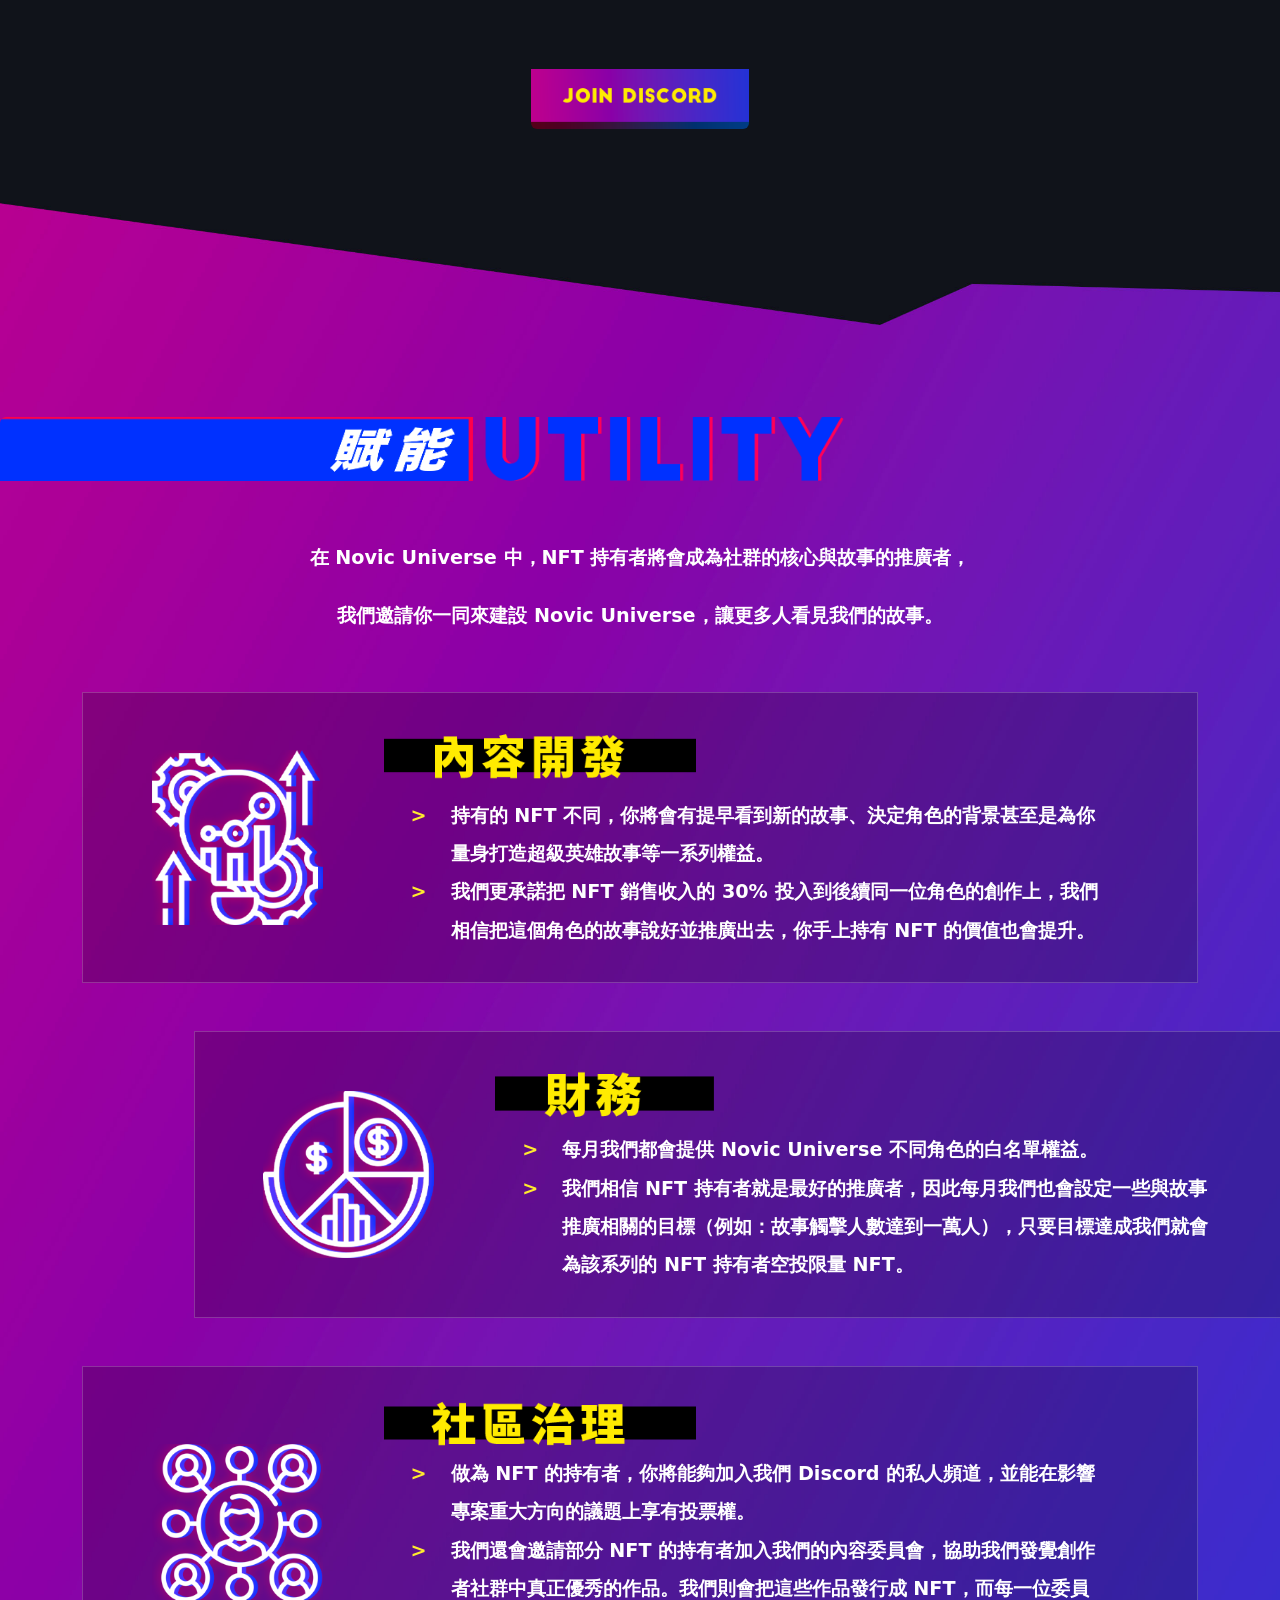
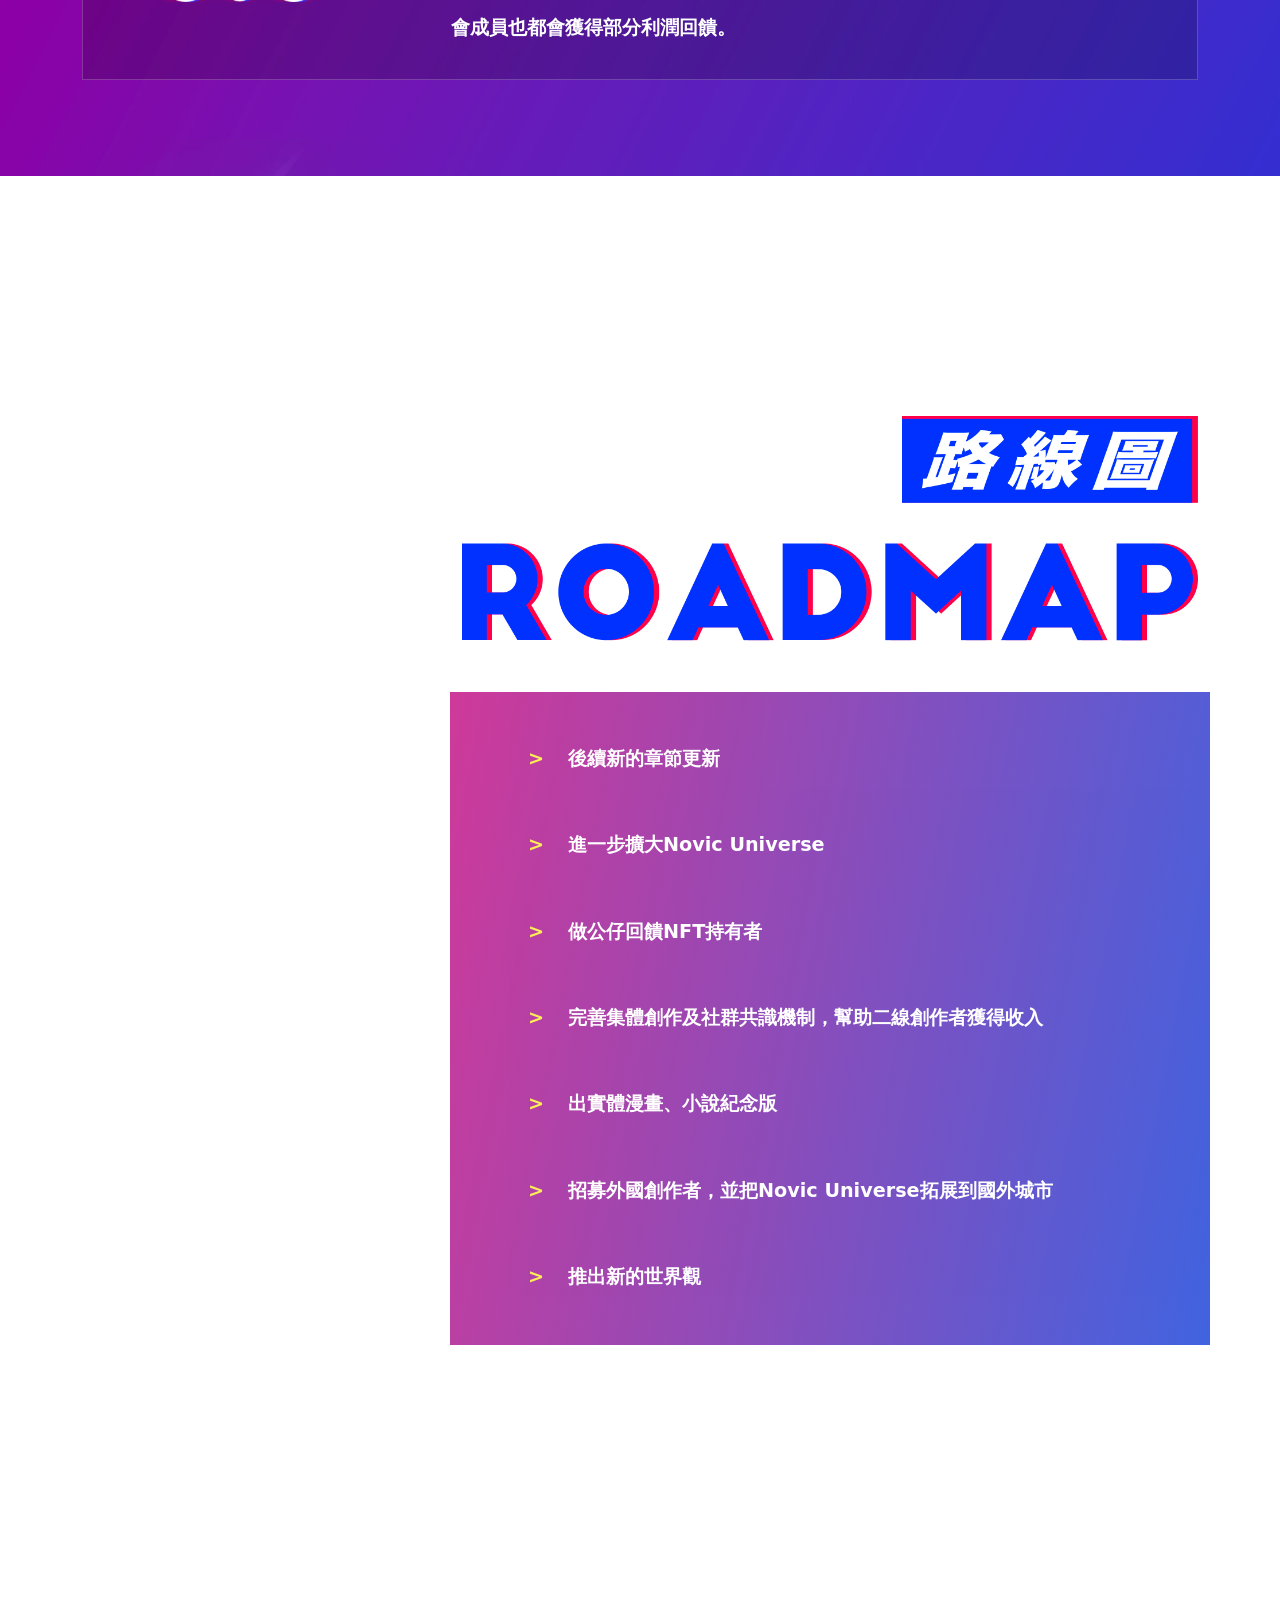
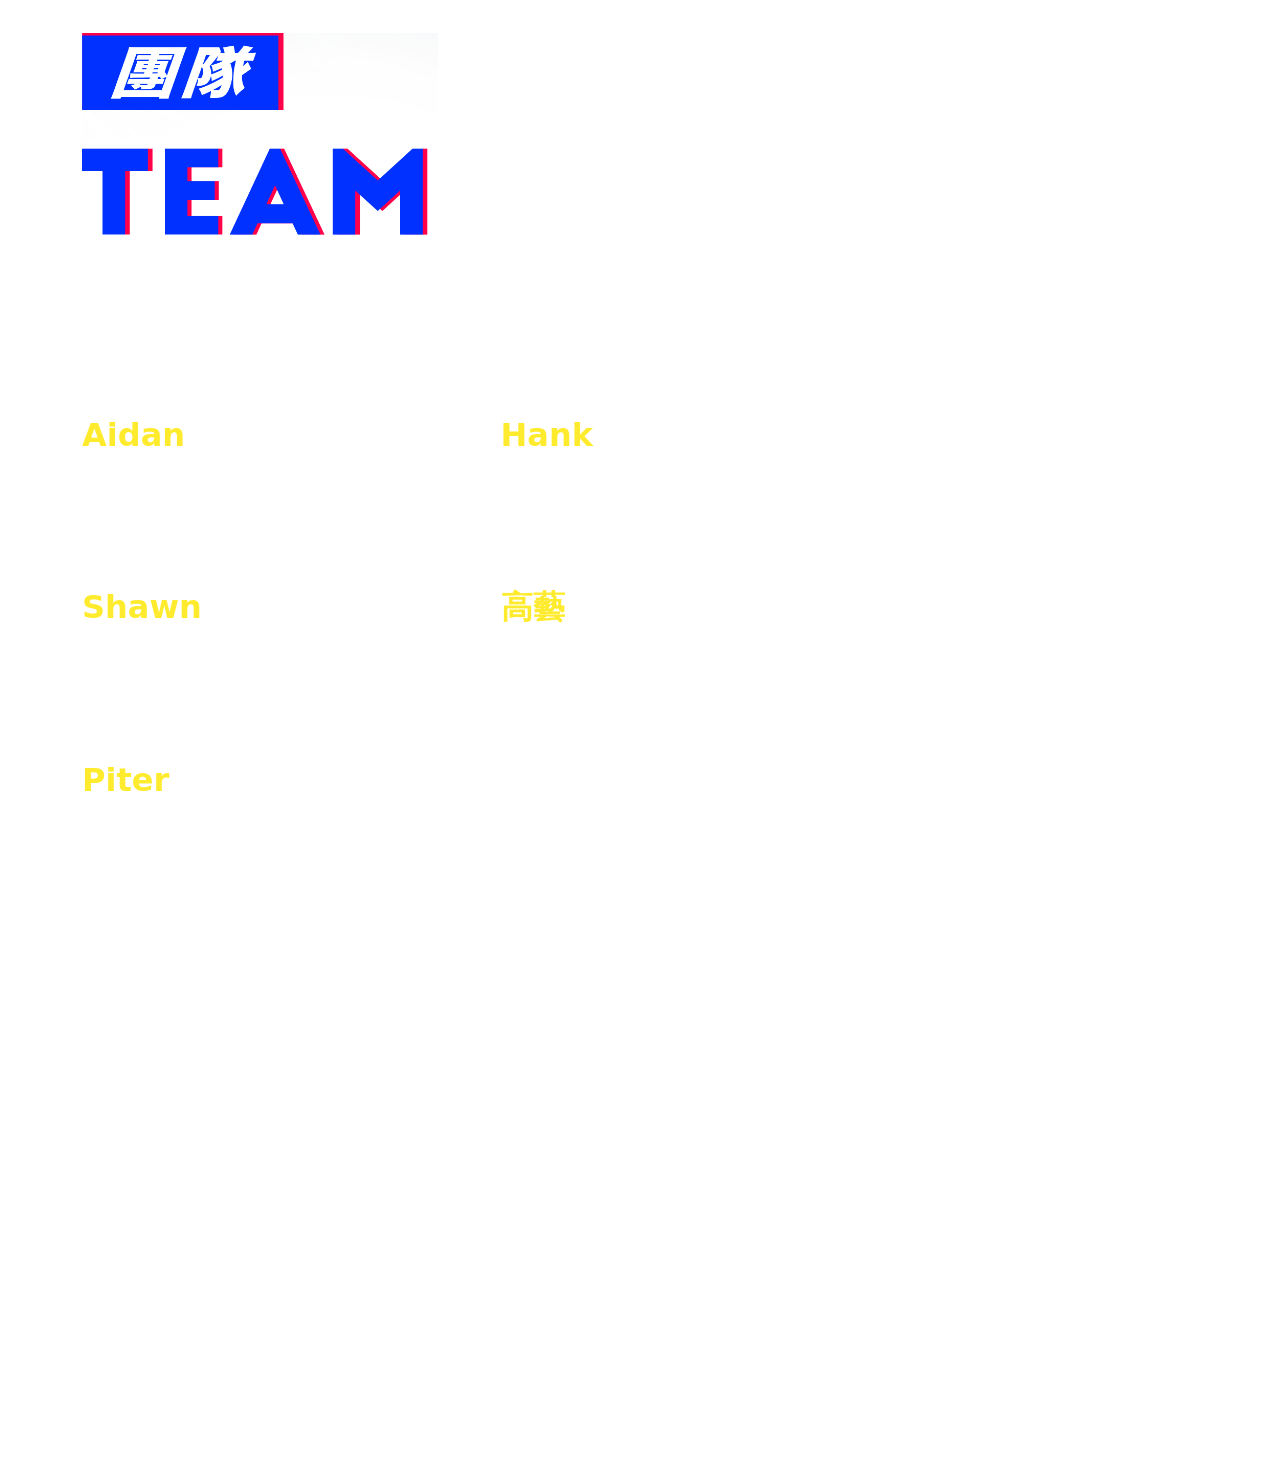
==== commit d58719d0: "navbar修正padding" ====
--- a/index.html
+++ b/index.html
@@ -11,7 +11,7 @@
 </head>
 <body>
   <nav class="navbar navbar-expand-xxl navbar-dark" aria-label="Seventh navbar example" id="nav">
-    <div class="container-fluid">
+    <div class="container-fluid" id="nav-content">
       <a class="navbar-brand" href="#">
         <svg 
         xmlns="http://www.w3.org/2000/svg"
@@ -53,7 +53,9 @@
       <div class="language">
         繁中
         <div class="swith_language">
-          English
+          <a class="nav-link" href="index _en.html">
+            English
+          </a>
         </div>
       </div>
     </div>
@@ -62,7 +64,9 @@
   <section id="main" class="pb-5">
     <div id="title">
       <img class="rounded mx-auto d-block logo" src="img/title.png" alt="">
-      <img class="rounded mx-auto d-block pt-5 join_button" src="img/join.png" alt="" width="17%">
+      <a href="https://lihi1.com/vHdGQ" target="_blank">
+        <img class="rounded mx-auto d-block pt-5 join_button" src="img/join.png" alt="" width="17%">
+      </a>
       <img src="img/ston_1.png" class="stons" id="ston_1" alt="">
       <img src="img/ston_3.png" class="stons" id="ston_3" alt="">
       <p class="text fw-bold">
@@ -113,7 +117,9 @@
       不論你想聽故事或者創作故事，<br/>
       都歡迎加入我們的 Discord，一起來擴張 Novic Universe 吧！<br/><br/>
     </strong></p>
-    <img class="rounded mx-auto d-block pt-5 join_button" src="img/join.png" alt="" width="17%">
+    <a href="https://lihi1.com/vHdGQ" target="_blank">
+      <img class="rounded mx-auto d-block pt-5 join_button" src="img/join.png" alt="" width="17%">
+    </a>
   </section>
   <section id="utility" class="pb-5">
     <img class="rounded d-block pb-5" src="img/utility_ttl.png" alt="" width="66%">
@@ -326,7 +332,9 @@
           <img src="img/twitter.png" class="social_media_icon" alt="">
         </div>
         <div class="col-1 text-center">
-          <img src="img/discord.png" class="social_media_icon" alt="">
+          <a href="https://lihi1.com/vHdGQ" target="blank">
+            <img src="img/discord.png" class="social_media_icon" alt="">
+          </a>
         </div>
       </div>
       <div class="row justify-content-center my-3">
--- a/main.css
+++ b/main.css
@@ -13,7 +13,9 @@
   background-image: -webkit-linear-gradient( 5deg, rgb(194,8,128) 0%, rgb(17,60,216) 100%);
   background-image: -ms-linear-gradient( 5deg, rgb(194,8,128) 0%, rgb(17,60,216) 100%);
 }
-
+#nav-content {
+  padding-right: 0;
+}
 .nav-link {
   display: block;
   text-decoration: none;
@@ -46,6 +48,7 @@
   line-height: 100px;
   display: none;
   background-color: black;
+  z-index: 999;
 
 }
 
@@ -214,7 +217,7 @@
   .language, .swith_language{
     display: none;
   }
-  .logo {
+  .logo, #utility > img {
     width: 80%;
   }
   .join_button {
@@ -223,4 +226,7 @@
   .stons {
     display: none;
   }
-}
+  #vision_title {
+    width: 60%;
+  }
+}
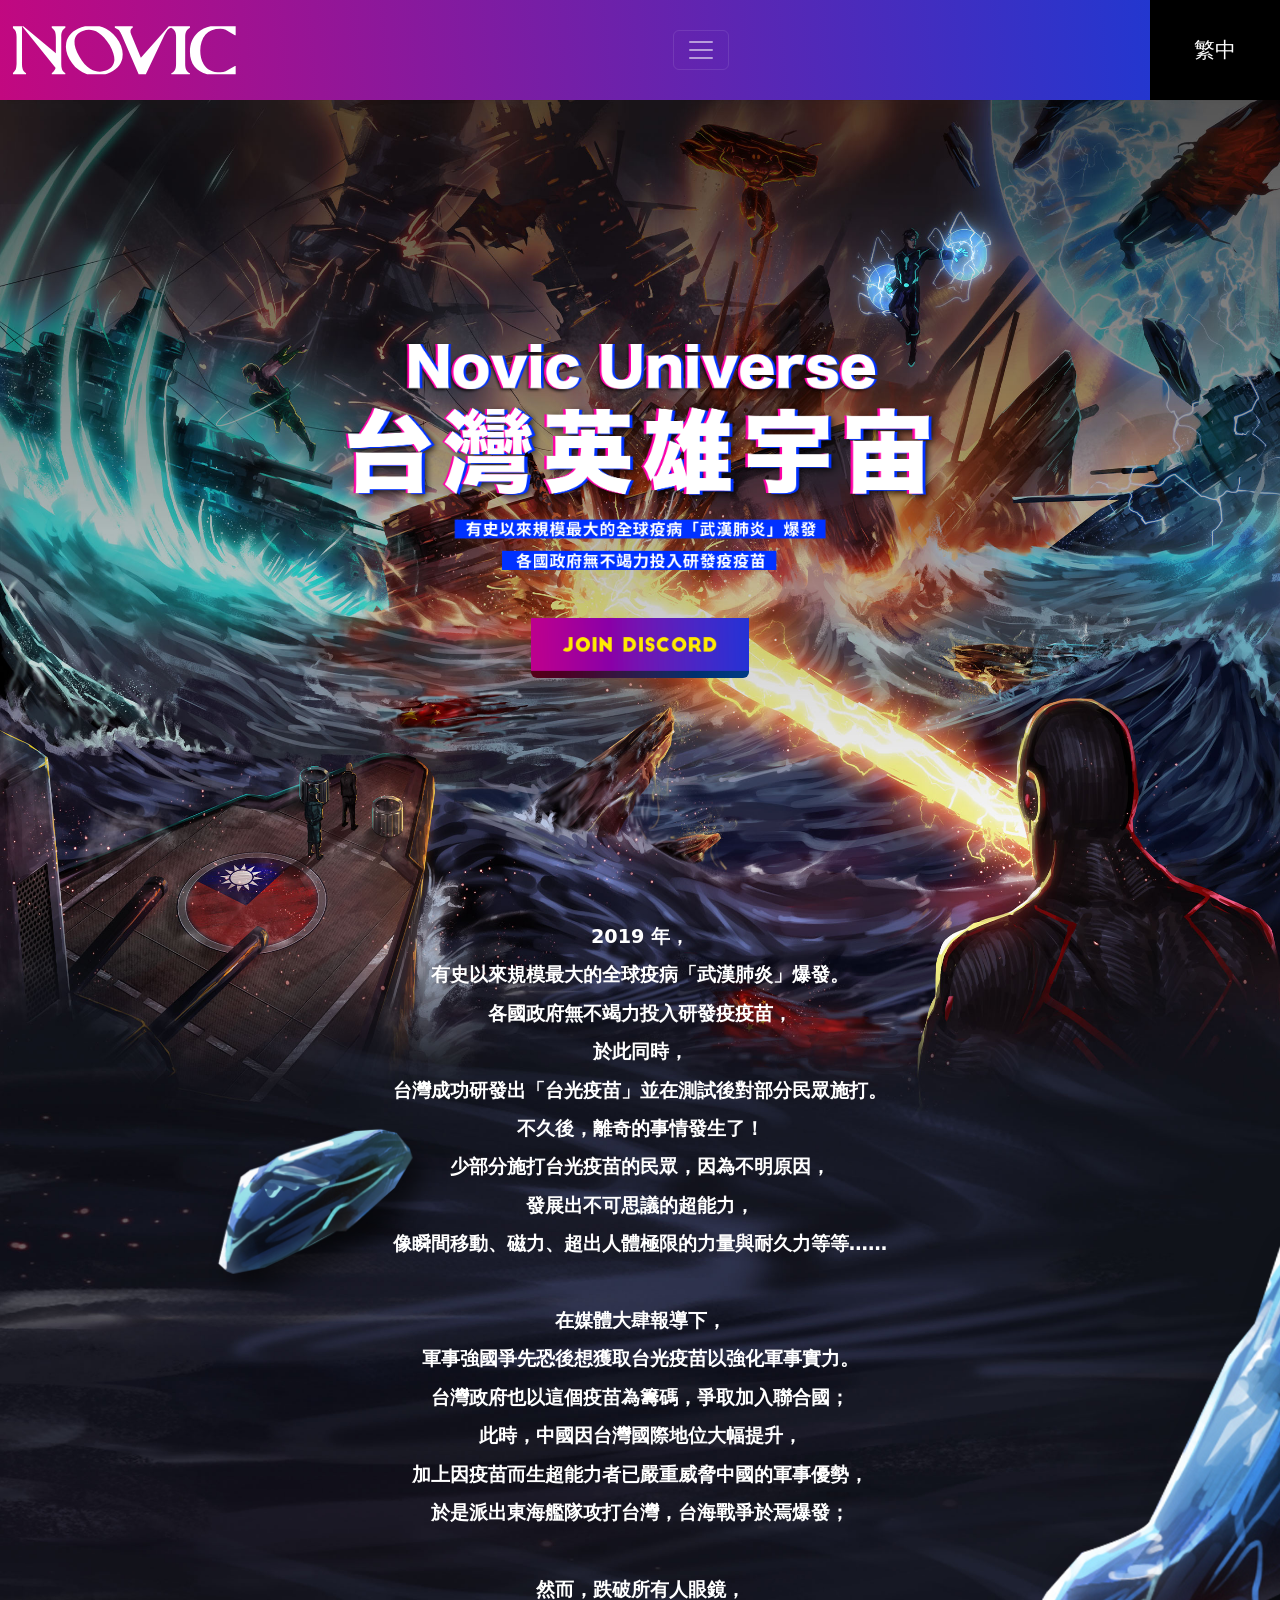
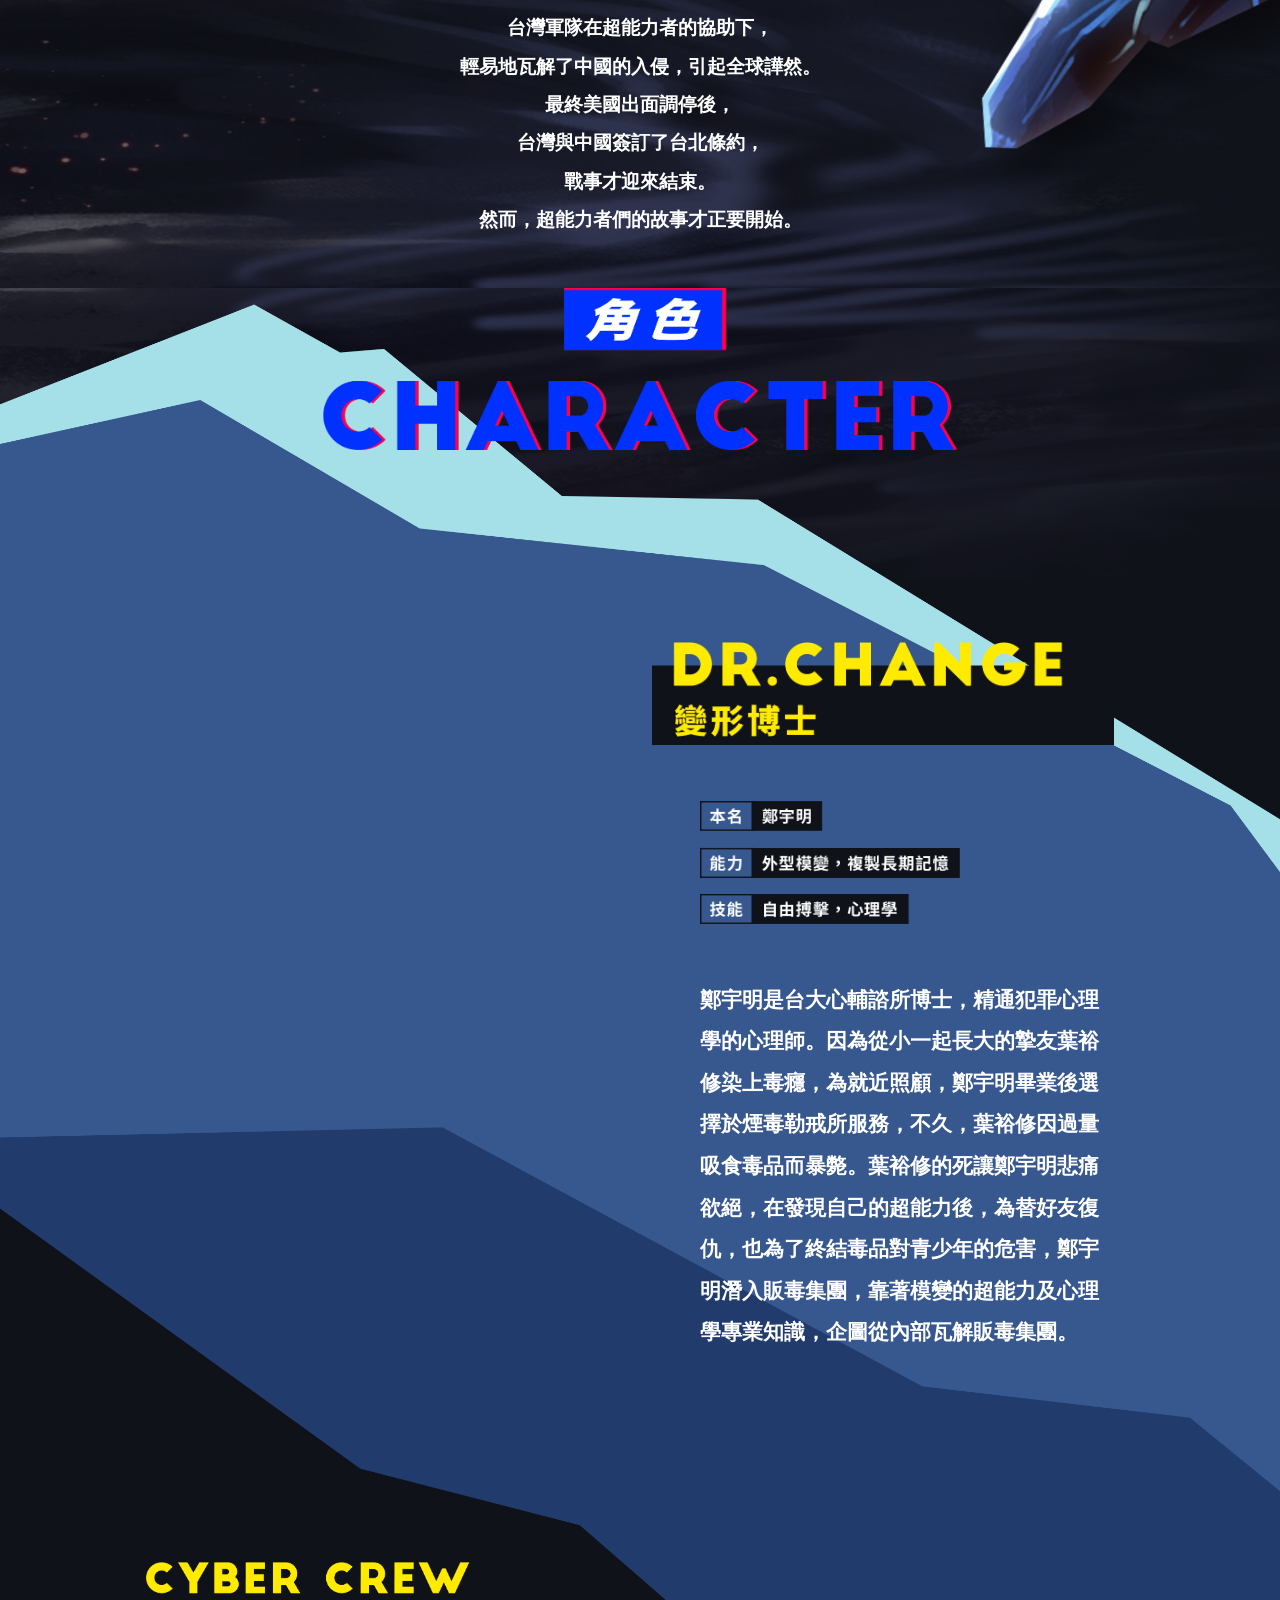
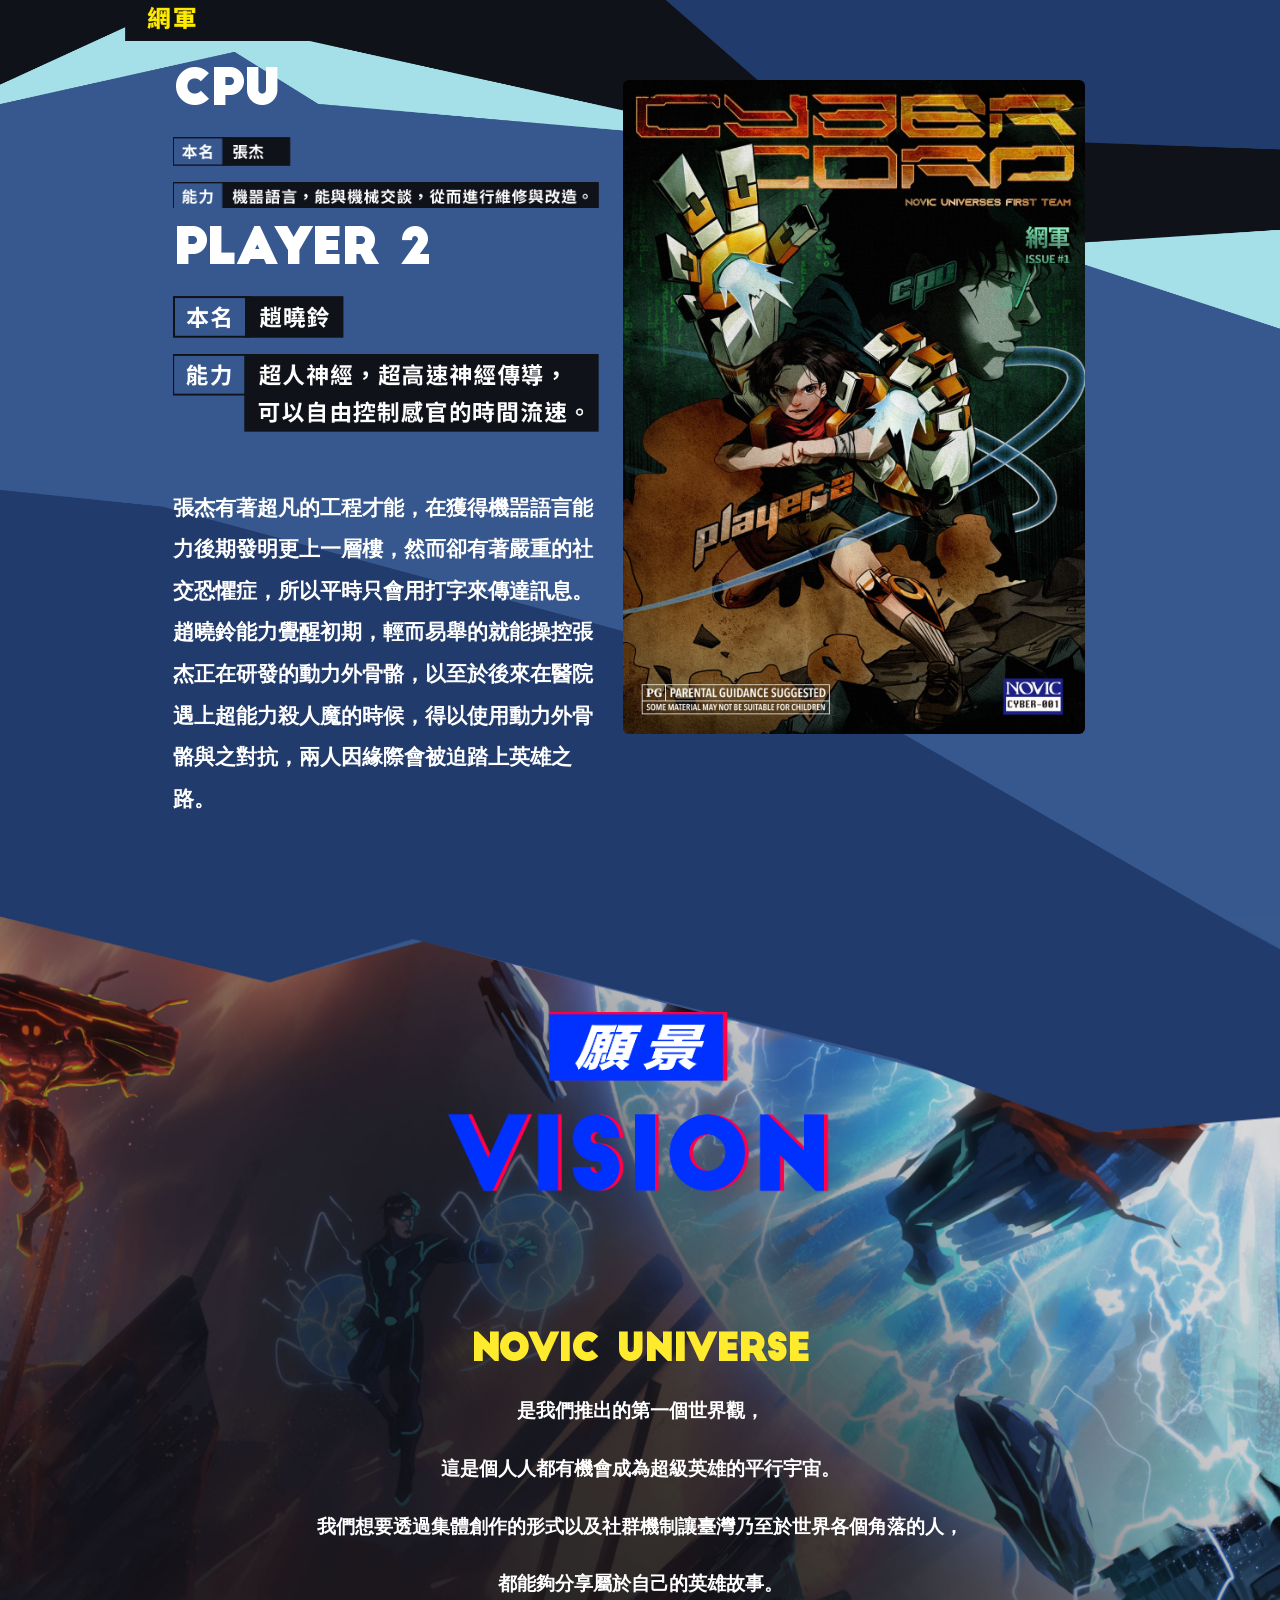
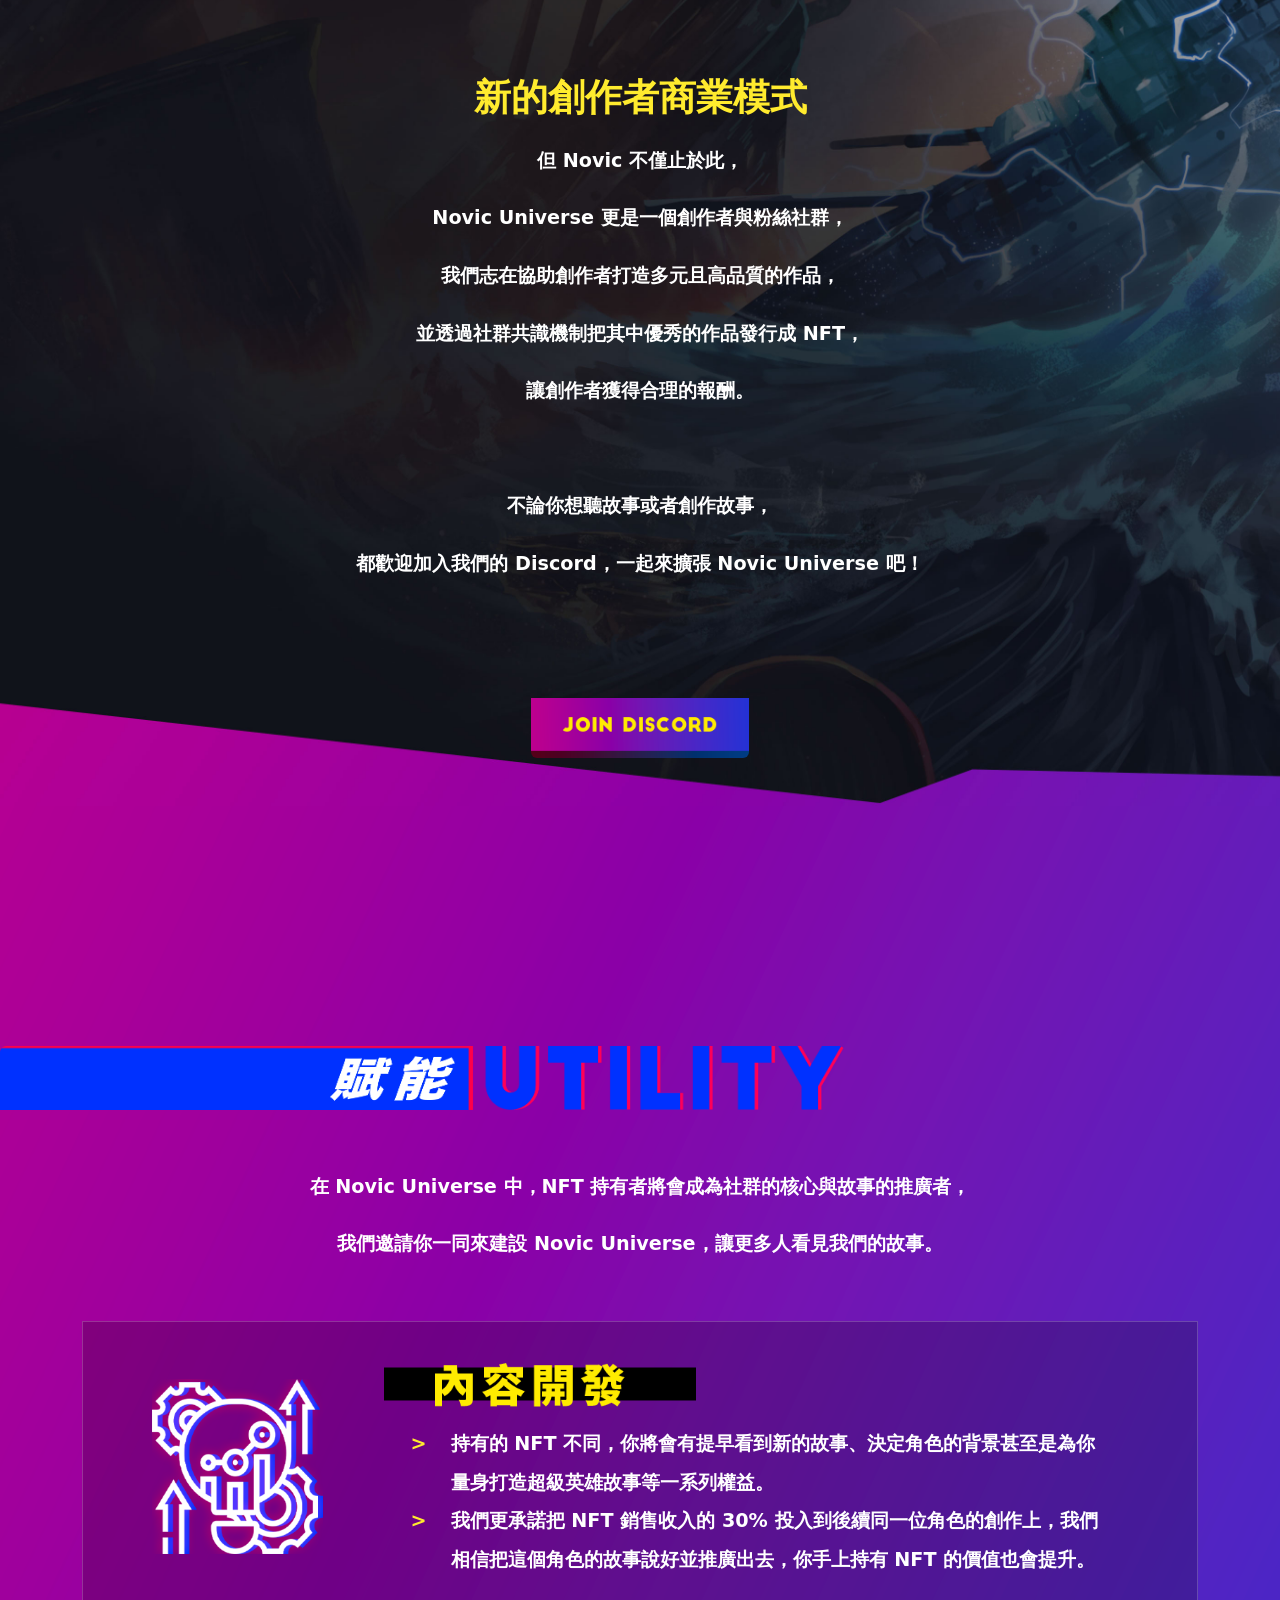
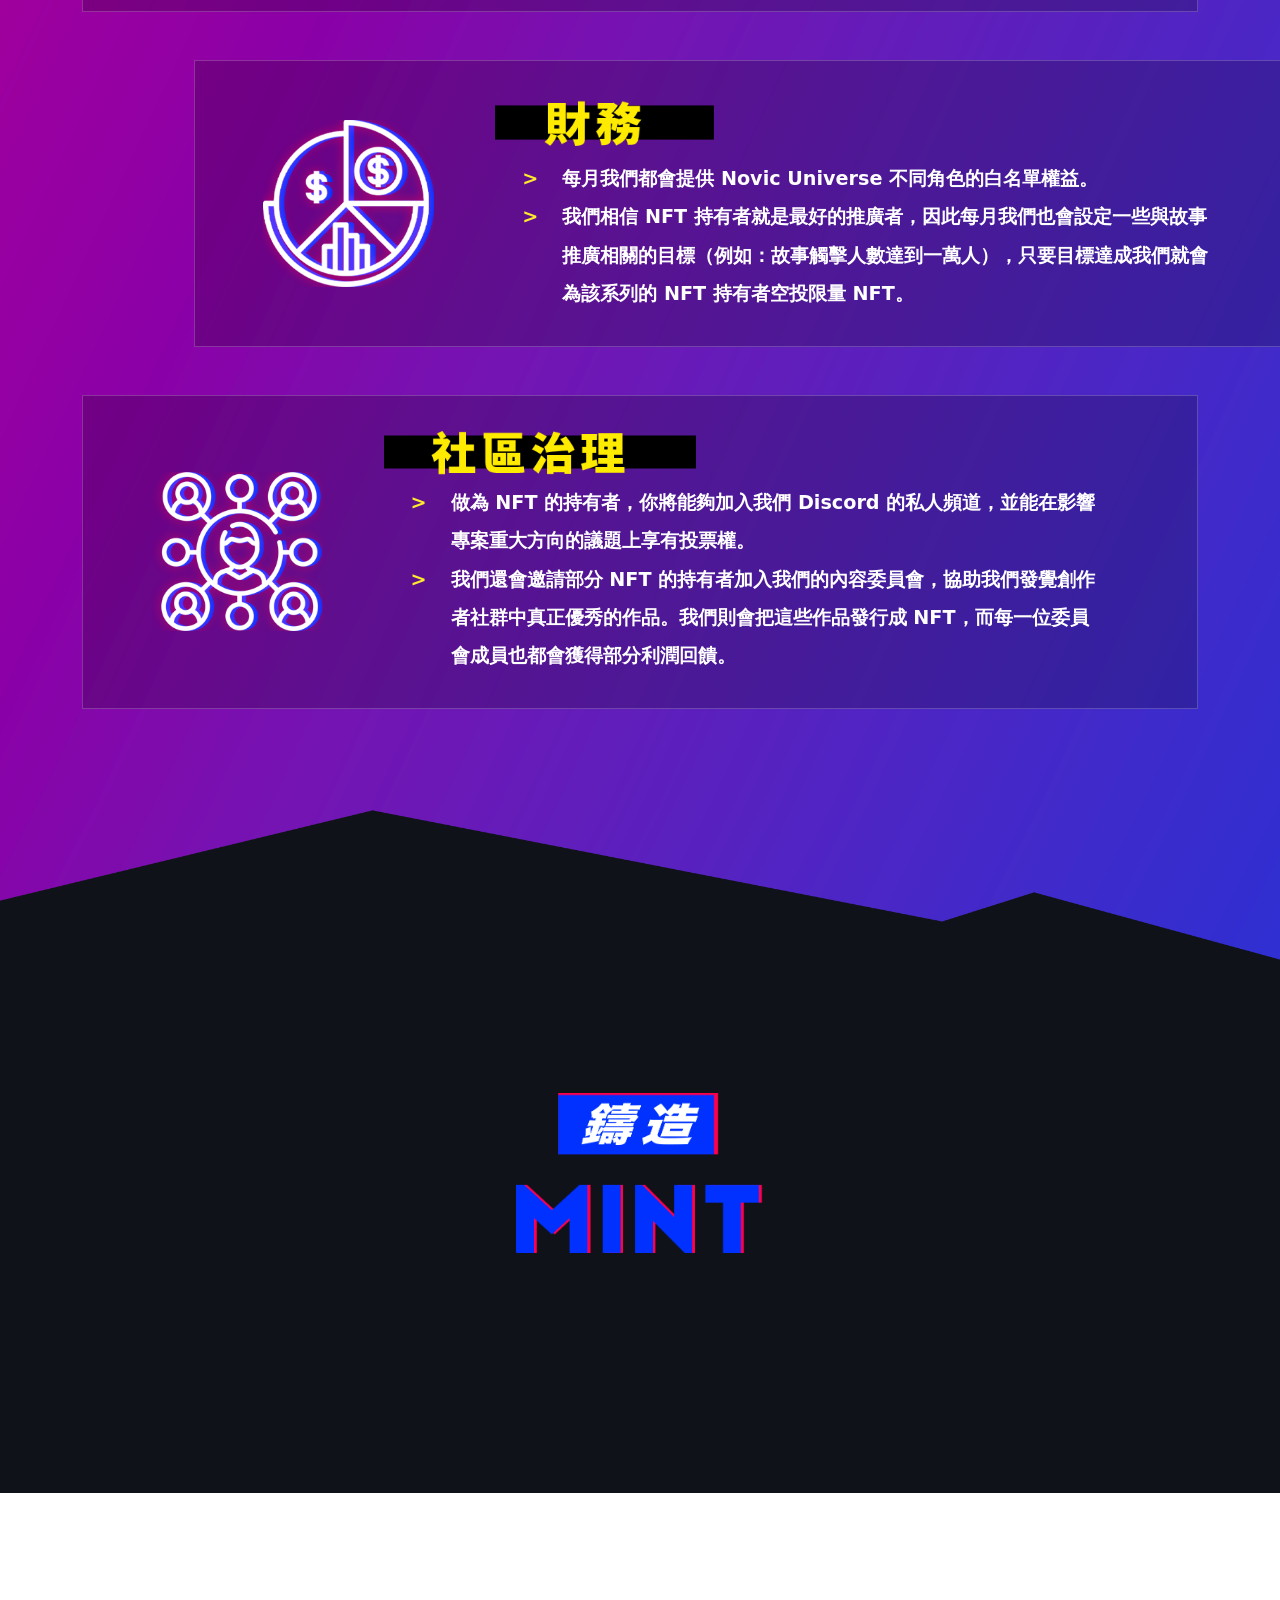
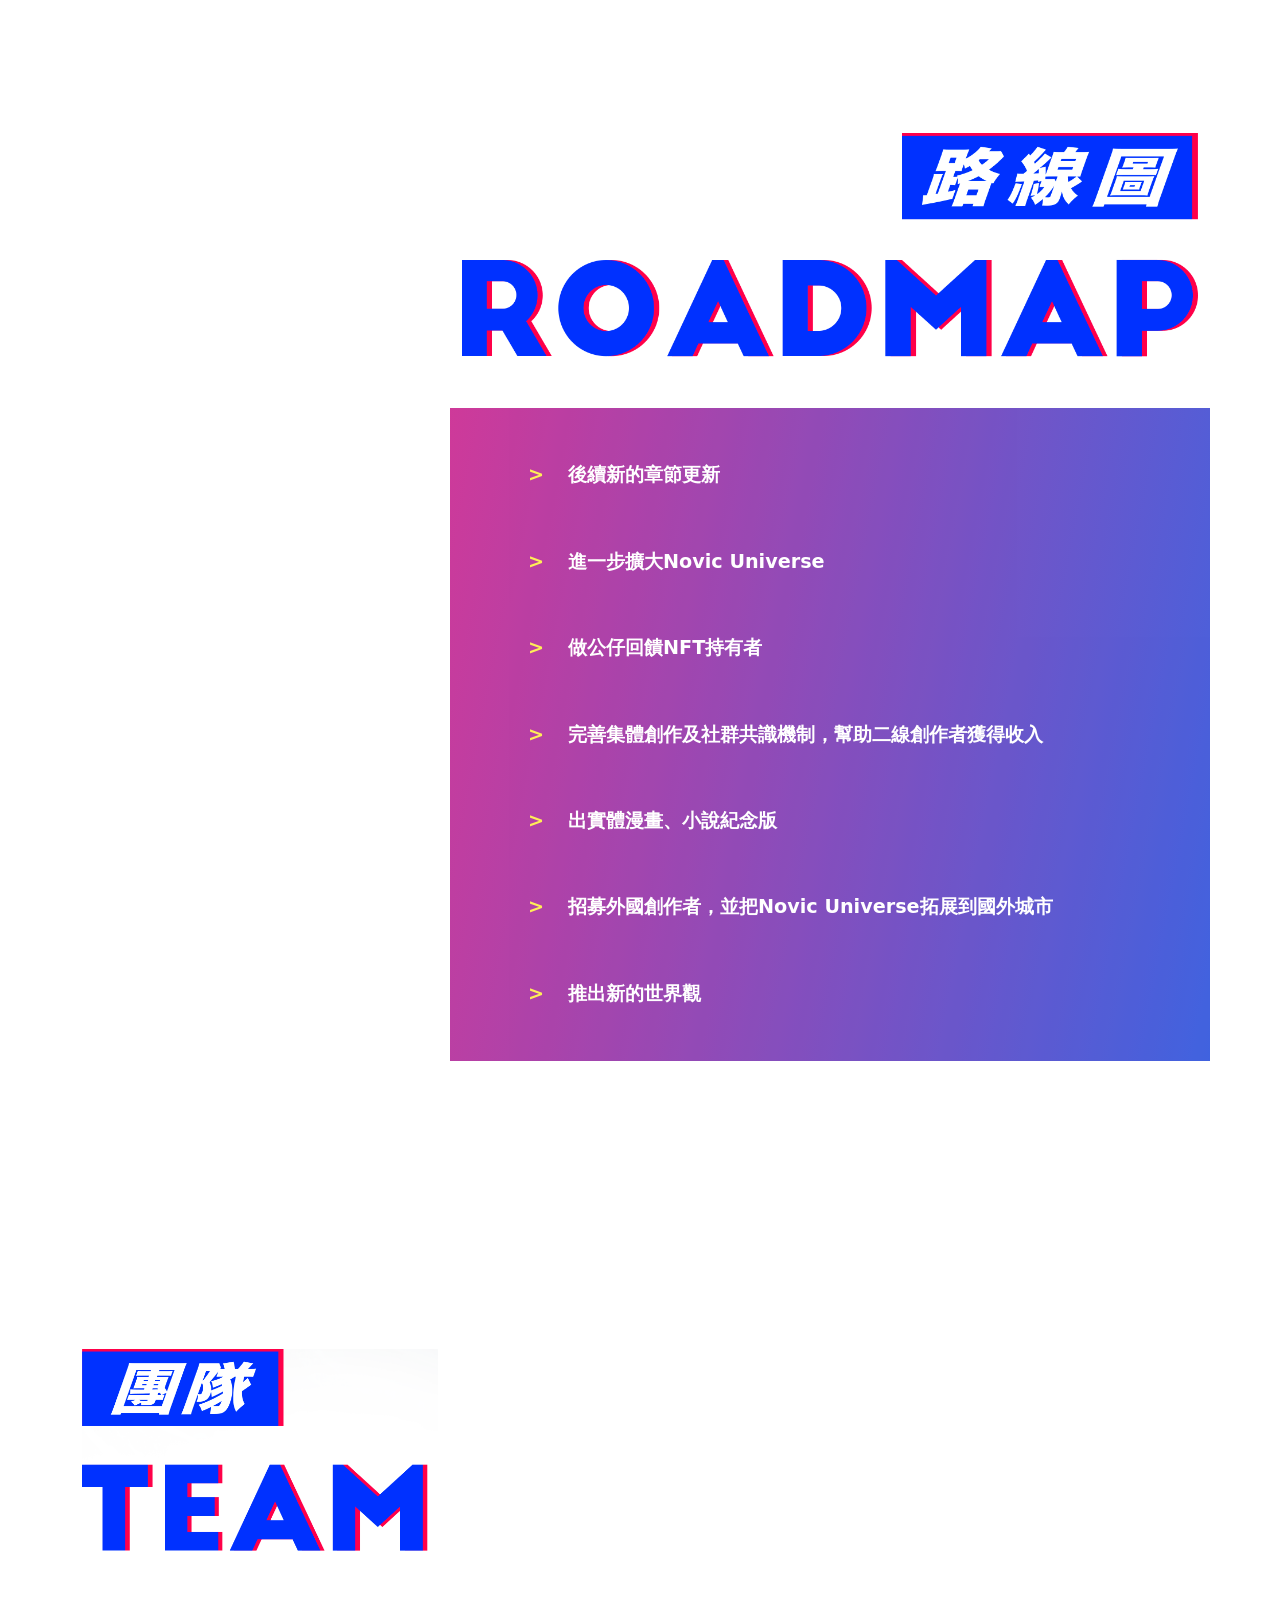
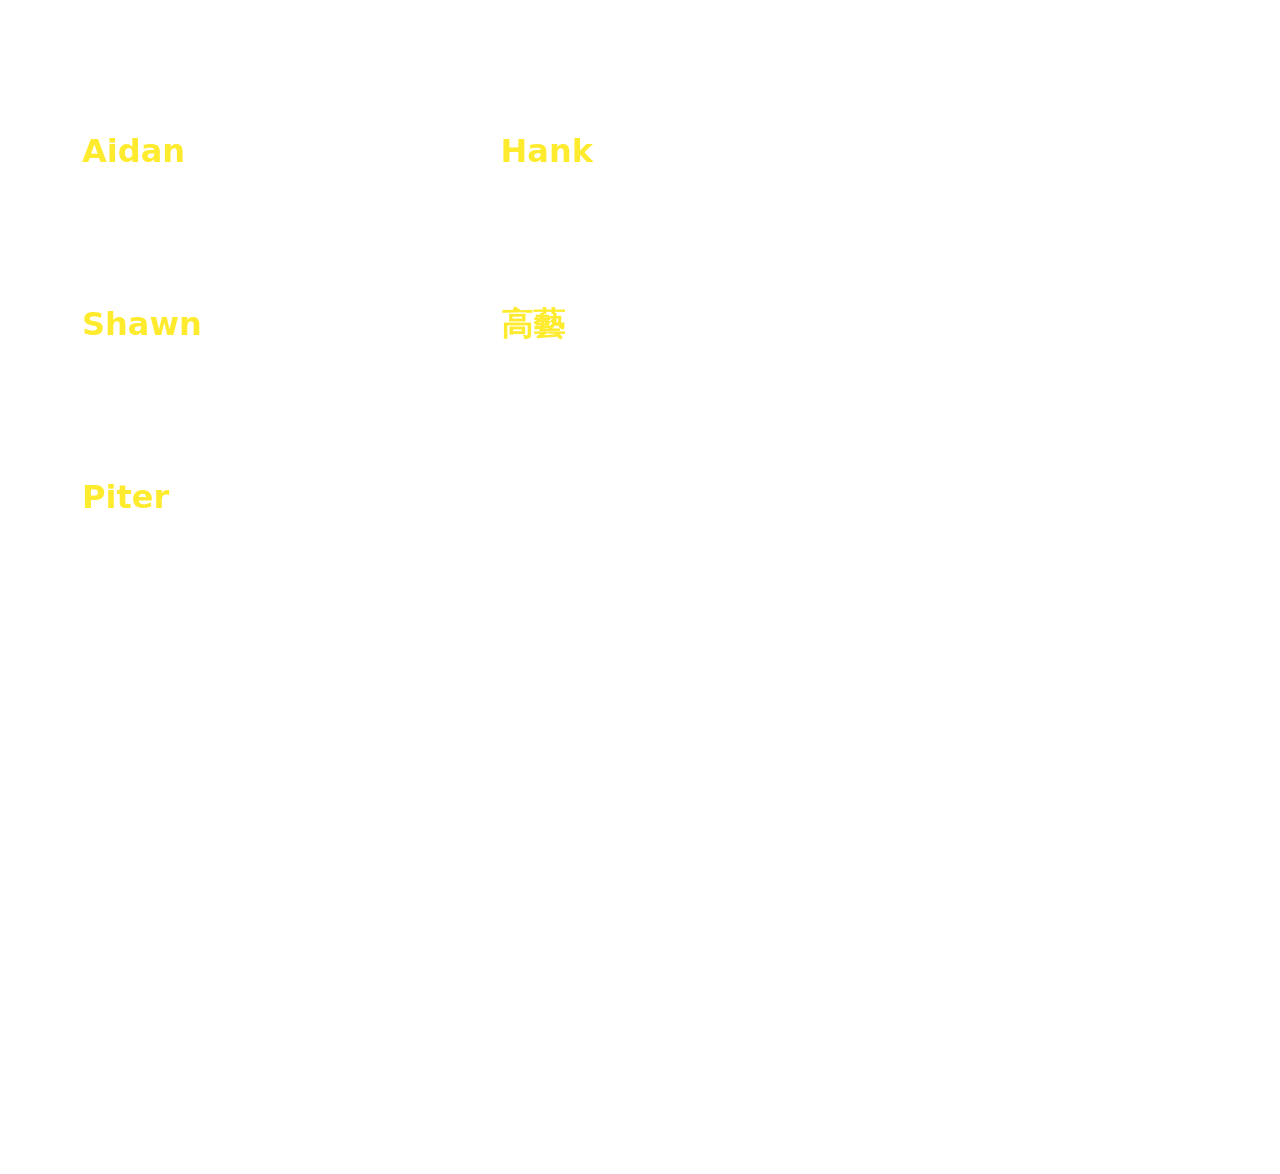
==== commit 11bbf3d7: "完整版" ====
--- a/index.html
+++ b/index.html
@@ -9,6 +9,7 @@
   <link href="https://cdn.jsdelivr.net/npm/bootstrap@5.1.3/dist/css/bootstrap.min.css" rel="stylesheet" integrity="sha384-1BmE4kWBq78iYhFldvKuhfTAU6auU8tT94WrHftjDbrCEXSU1oBoqyl2QvZ6jIW3" crossorigin="anonymous">
   <link rel="stylesheet" type="text/css"  href="main.css">
 </head>
+
 <body>
   <nav class="navbar navbar-expand-xxl navbar-dark" aria-label="Seventh navbar example" id="nav">
     <div class="container-fluid" id="nav-content">
@@ -31,7 +32,7 @@
             <a class="nav-link" href="#main">世界觀</a>
           </li>
           <li class="nav-item">
-            <a class="nav-link" href="#">角色</a>
+            <a class="nav-link" href="#character">角色</a>
           </li>
           <li class="nav-item">
             <a class="nav-link" href="#vision">願景</a>
@@ -40,7 +41,7 @@
             <a class="nav-link" href="#utility">賦能</a>
           </li>
           <li class="nav-item">
-            <a class="nav-link">Mint</a>
+            <a class="nav-link" href="#mint">Mint</a>
           </li>
           <li class="nav-item">
             <a class="nav-link" href="#roadmap">路線圖</a>
@@ -96,10 +97,64 @@
       </p>
     </div>
   </section>
+  <section id="character" class="pb-5">
+    <div class="pb-5">
+      <img class="rounded mx-auto d-block logo" src="img/images/character_03.png" alt="">
+    </div>
+    <div class="container-fluid pt-5">
+      <div class="row pt-5 align-items-center justify-content-md-center">
+        <div class="col-6">
+          <img src="img/images/Dr.change-20220323.jpg" class="rounded mx-auto d-block w-75" alt="">
+        </div>
+        <div class="col-6">
+          <img src="img/images/char_1.png" class="d-block w-75 py-5" alt="">
+          <div class="w-50 ps-md-5 py-2">
+            <img src="img/images/change_04.png" class="img-fluid" alt="">
+          </div>
+          <div class="w-50 ps-md-5 py-2">
+            <img src="img/images/change_07.png" class="img-fluid" alt="">
+          </div>
+          <div class="w-50 ps-md-5 py-2">
+            <img src="img/images/change_09.png" class="img-fluid" alt="">
+          </div>
+          <div class="text-white w-75 story_text ps-md-5 py-5" >
+            鄭宇明是台大心輔諮所博士，精通犯罪心理學的心理師。因為從小一起長大的摯友葉裕修染上毒癮，為就近照顧，鄭宇明畢業後選擇於煙毒勒戒所服務，不久，葉裕修因過量吸食毒品而暴斃。葉裕修的死讓鄭宇明悲痛欲絕，在發現自己的超能力後，為替好友復仇，也為了終結毒品對青少年的危害，鄭宇明潛入販毒集團，靠著模變的超能力及心理學專業知識，企圖從內部瓦解販毒集團。
+          </div>
+        </div>
+      </div>  
+    </div>
+    <div class="container-fluid pt-md-5 mt-md-5">
+      <div class="row pt-5 align-items-center justify-content-md-center">
+        <div class="col-5 ps-5 ms-5">
+          <img src="img/images/char_2.png" class="d-block w-75 py-3" alt="">
+          <div class="ps-md-5 char_subtitle text-white">CPU</div>
+          <div class="w-md-75 ps-md-5 py-2">
+            <img src="img/images/cyber_1.png" class="img-fluid" alt="">
+          </div>
+          <div class="w-md-75 ps-md-5 py-2">
+            <img src="img/images/cyber_2.png" class="img-fluid" alt="">
+          </div>
+
+          <div class="ps-md-5 char_subtitle text-white">PLAYER 2</div>
+          <div class="w-md-50 ps-md-5 py-2">
+            <img src="img/images/cyber_3.png" class="img-fluid" alt="">
+          </div>
+          <div class="w-md-50 ps-md-5 py-2">
+            <img src="img/images/cyber_4.png" class="img-fluid" alt="">
+          </div>
+
+          <div class="text-white story_text ps-md-5 py-5" >
+            張杰有著超凡的工程才能，在獲得機噐語言能力後期發明更上一層樓，然而卻有著嚴重的社交恐懼症，所以平時只會用打字來傳達訊息。趙曉鈴能力覺醒初期，輕而易舉的就能操控張杰正在研發的動力外骨骼，以至於後來在醫院遇上超能力殺人魔的時候，得以使用動力外骨骼與之對抗，兩人因緣際會被迫踏上英雄之路。
+          </div>
+        </div>
+        <div class="col-6">
+          <img src="img/images/Cyber corp.jpg" class="rounded d-block w-75" alt="">
+        </div>
+      </div>  
+    </div>
+  </section>
   <section id="vision" class="py-5">
     <img class="rounded mx-auto d-block pt-5" id="vision_title" src="img/vision_ttl.png" alt="" width="33%">
-    <img src="img/ston_4.png" class="stons" id="ston_4" alt="">
-    <img src="img/ston_2.png" class="stons" id="ston_2" alt="">
     <p class="subtitle"><strong>Novic Universe</strong></p>
     <p class="vision_text"><strong>
       是我們推出的第一個世界觀，<br/>
@@ -208,6 +263,9 @@
       </div>
     </div>
   </section>
+  <section id="mint">
+    <img src="img/images/mint.png" class="rounded mx-auto d-block pt-5" alt="" width="20%">
+  </section>
   <section id="roadmap">
     <div class="container">
       <div class="row justify-content-end">
@@ -326,10 +384,14 @@
     <footer class="container my-5">
       <div class="row justify-content-center my-5">
         <div class="col-1 text-center">
-          <img src="img/fb.png" class="social_media_icon" alt="">
+          <a href="https://www.facebook.com/novic.universe/" target="blank">
+            <img src="img/fb.png" class="social_media_icon" alt="">
+          </a>
         </div>
         <div class="col-1 text-center">
-          <img src="img/twitter.png" class="social_media_icon" alt="">
+          <a href="https://twitter.com/novic97621166" target="blank">
+            <img src="img/twitter.png" class="social_media_icon" alt="">
+          </a>
         </div>
         <div class="col-1 text-center">
           <a href="https://lihi1.com/vHdGQ" target="blank">
@@ -342,6 +404,4 @@
       </div>
     </footer>
   </section>
-  <script src="https://cdn.jsdelivr.net/npm/bootstrap@5.1.3/dist/js/bootstrap.bundle.min.js" integrity="sha384-ka7Sk0Gln4gmtz2MlQnikT1wXgYsOg+OMhuP+IlRH9sENBO0LRn5q+8nbTov4+1p" crossorigin="anonymous"></script>
-</body>
-</html>+</body>
--- a/main.css
+++ b/main.css
@@ -58,7 +58,7 @@
 .logo {
   width: 50%;
 }
-#main, #vision, #utility, #roadmap {
+#main, #vision, #utility, #roadmap, #character, #mint {
   background-repeat: no-repeat;
   background-position: center;
   background-size: 100% 100% ;
@@ -83,9 +83,14 @@
   margin-bottom: 0;
 }
 
+#character {
+  display: block;
+  background-image: url('img/images/char_bg_02.png');
+}
+
 #vision {
   display: block;
-  background-image: url('img/2.jpg');
+  background-image: url('img/images/vision_bg_03.jpg');
   position: relative;
 }
 
@@ -138,7 +143,7 @@
 
 #utility {
   display: block;
-  background-image: url('img/3.jpg');
+  background-image: url('img/images/utility_bg_04.png');
   padding-top: 15rem;
   padding-bottom: 10rem;
 }
@@ -179,7 +184,7 @@
 
 #roadmap {
   display: block;
-  background-image: url('img/4.png');
+  background-image: url('img/images/roadmap_bg_06.png');
   padding-top: 15rem;
   padding-bottom: 5rem;
 }
@@ -210,6 +215,24 @@
   height: 2rem;
 }
 
+.story_text {
+  line-height: 2;
+  font-weight: bold;
+  font-size: 1.3rem;
+}
+
+.char_subtitle {
+  font-size: 3rem;
+  font-weight: bold;
+  font-family: "BIGJOHN";
+}
+
+#mint {
+  padding-top: 15rem;
+  padding-bottom: 15rem;
+  background-image: url('img/images/mint_25.png');
+}
+
 @media(max-width: 540px) {
   html {
     font-size: 10px;
@@ -229,4 +252,8 @@
   #vision_title {
     width: 60%;
   }
-}
+
+  .char_subtitle {
+    font-size: 2.5rem;
+  }
+}
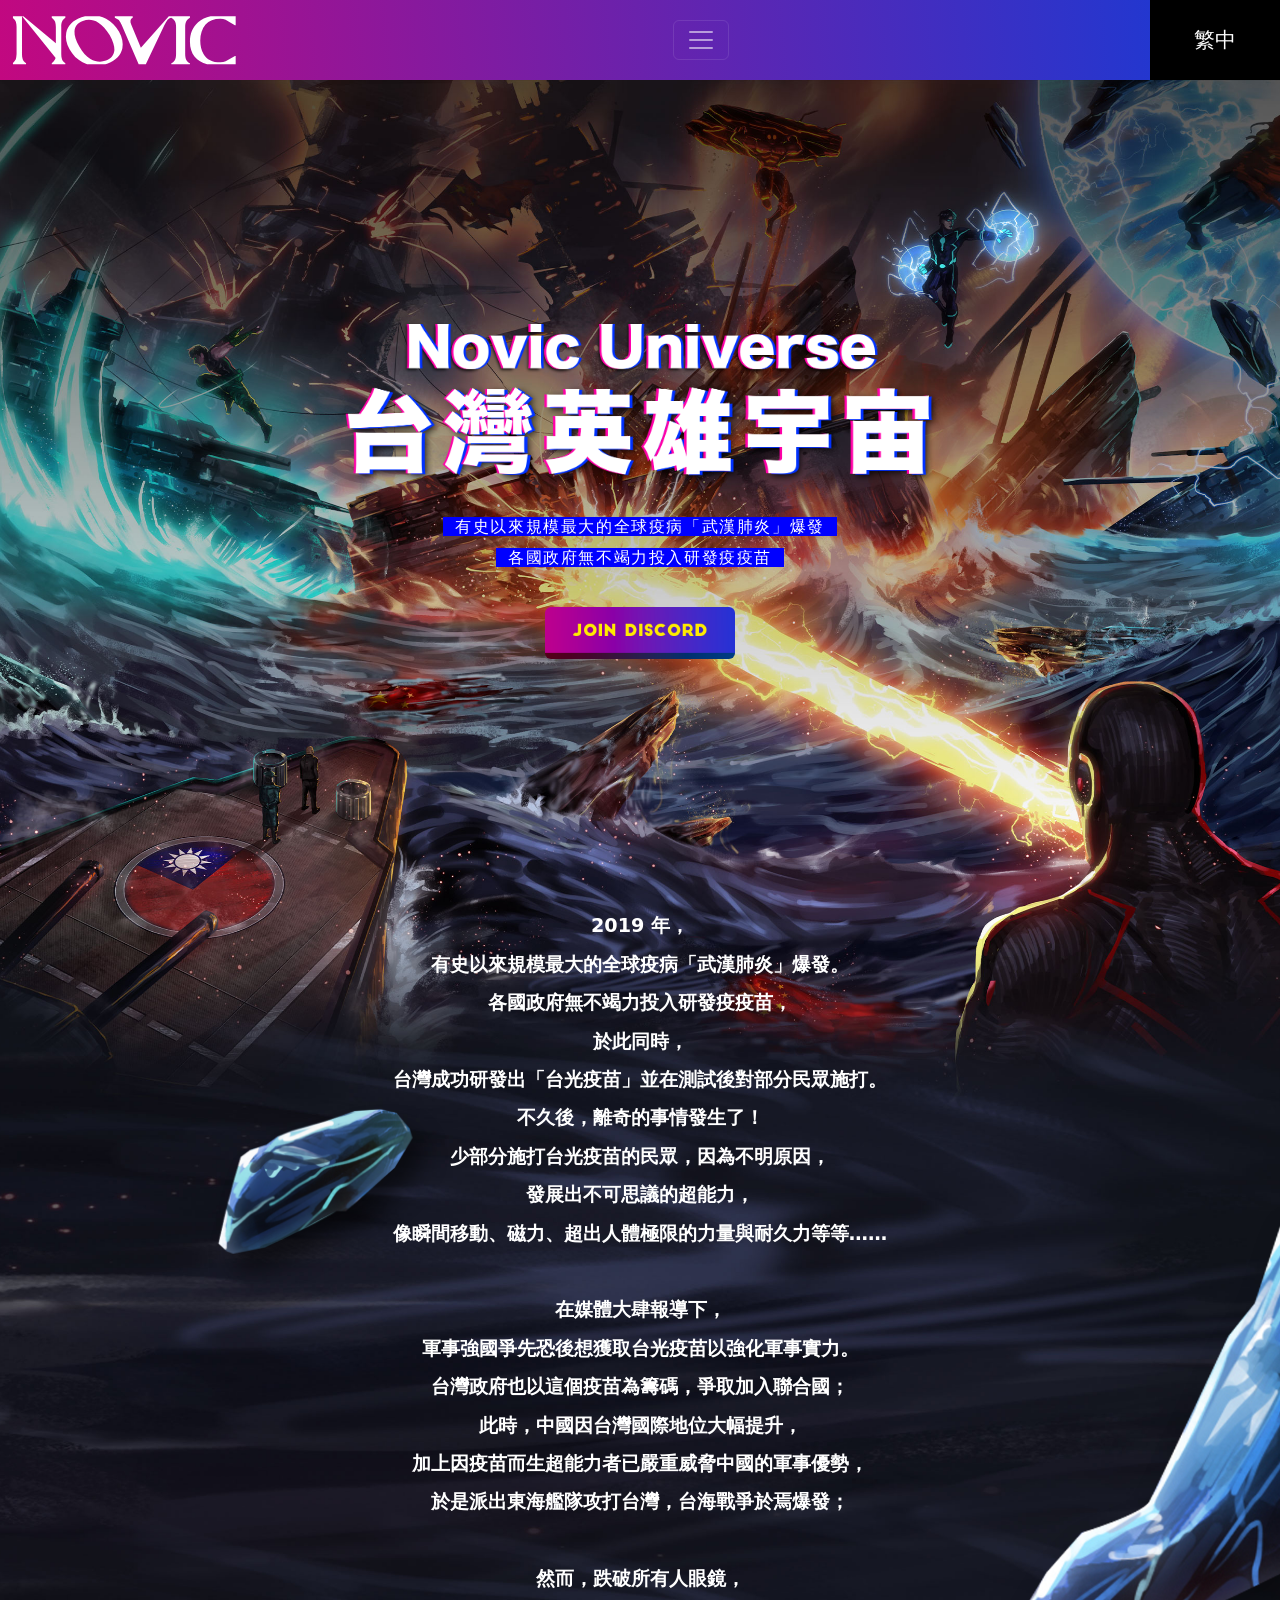
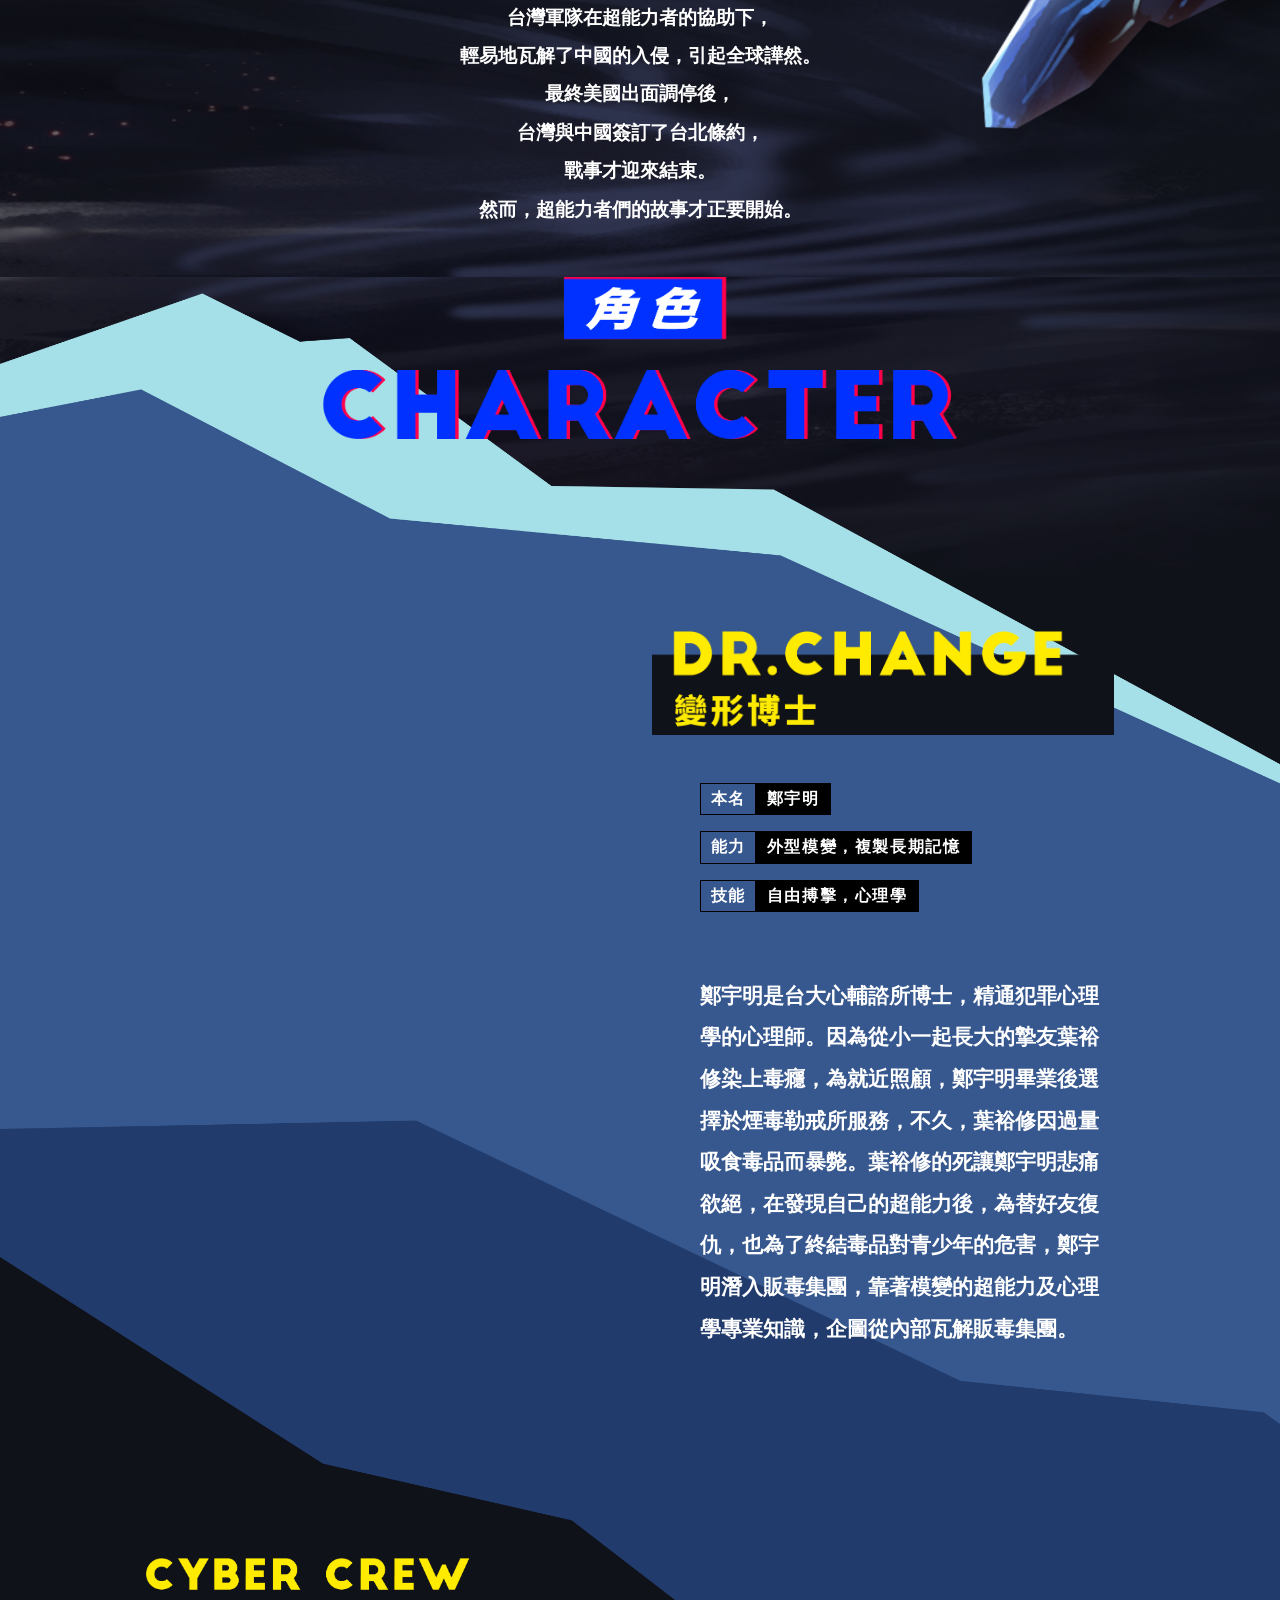
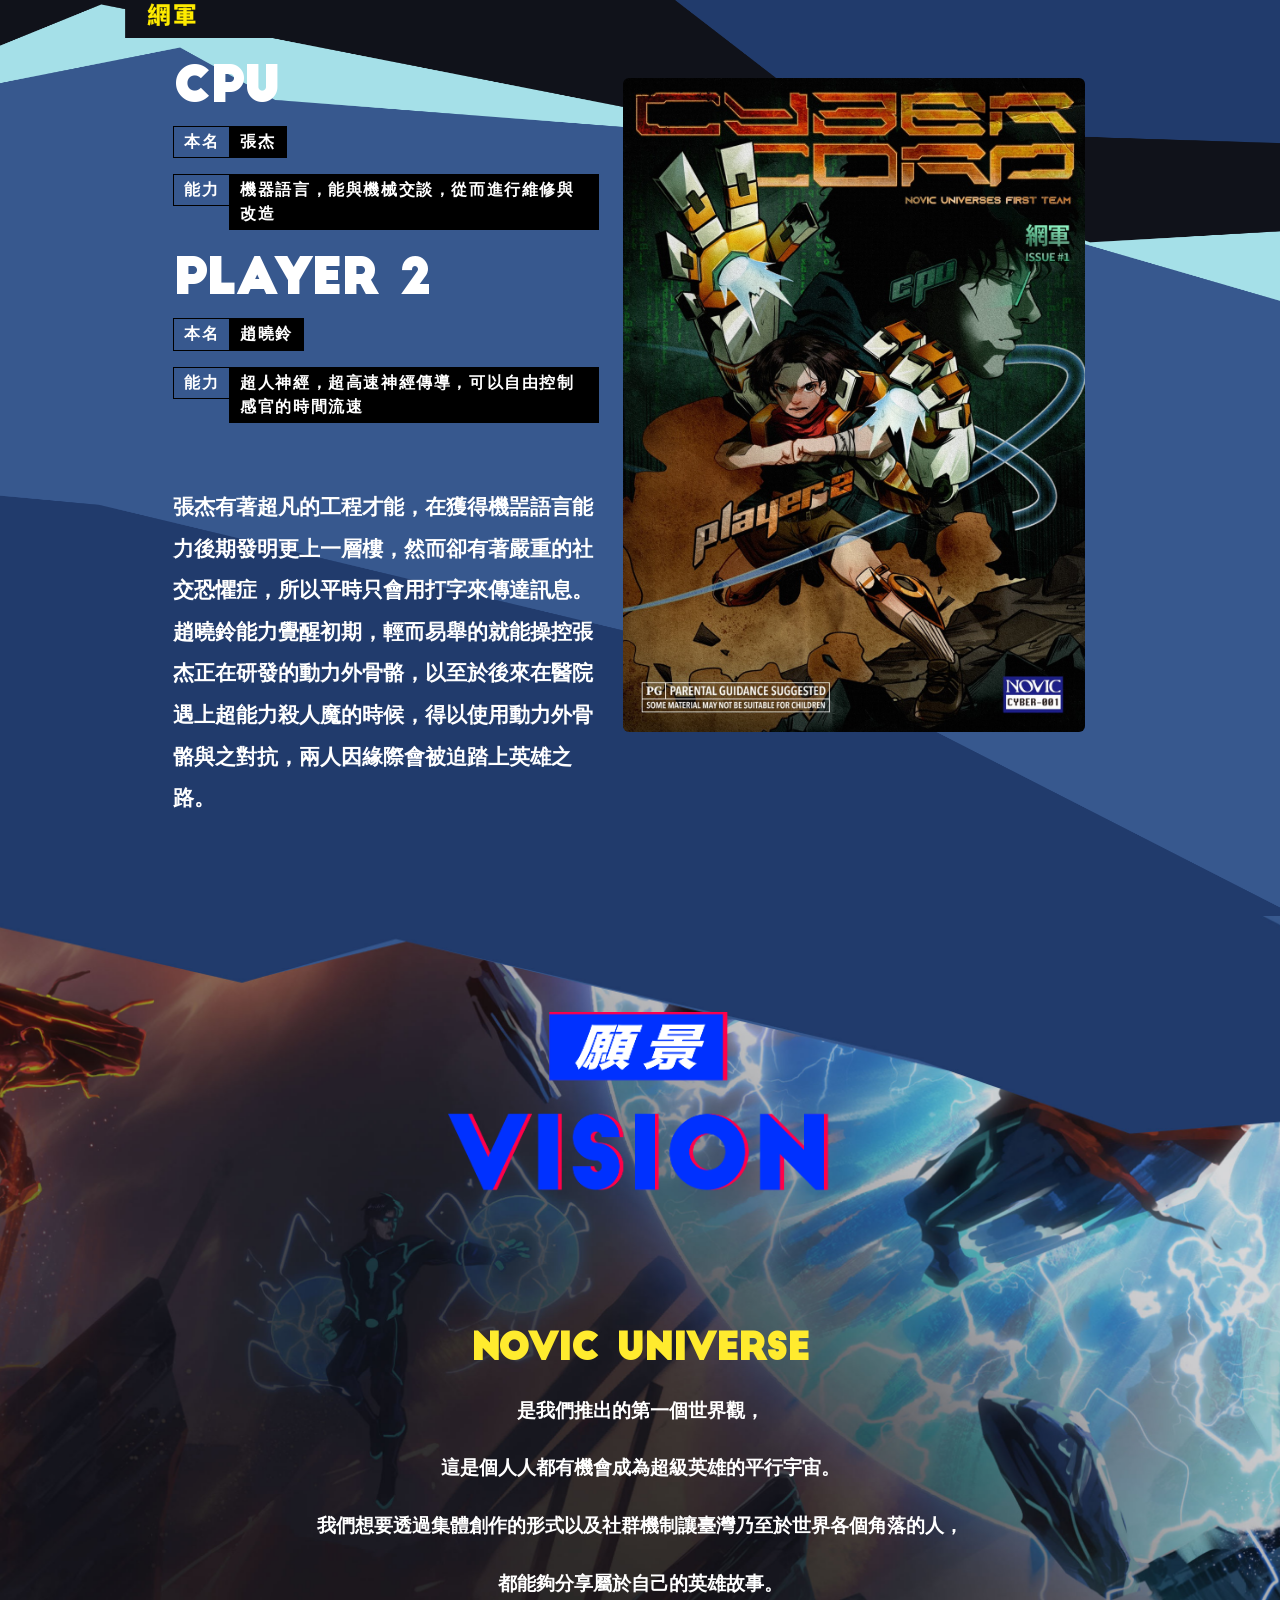
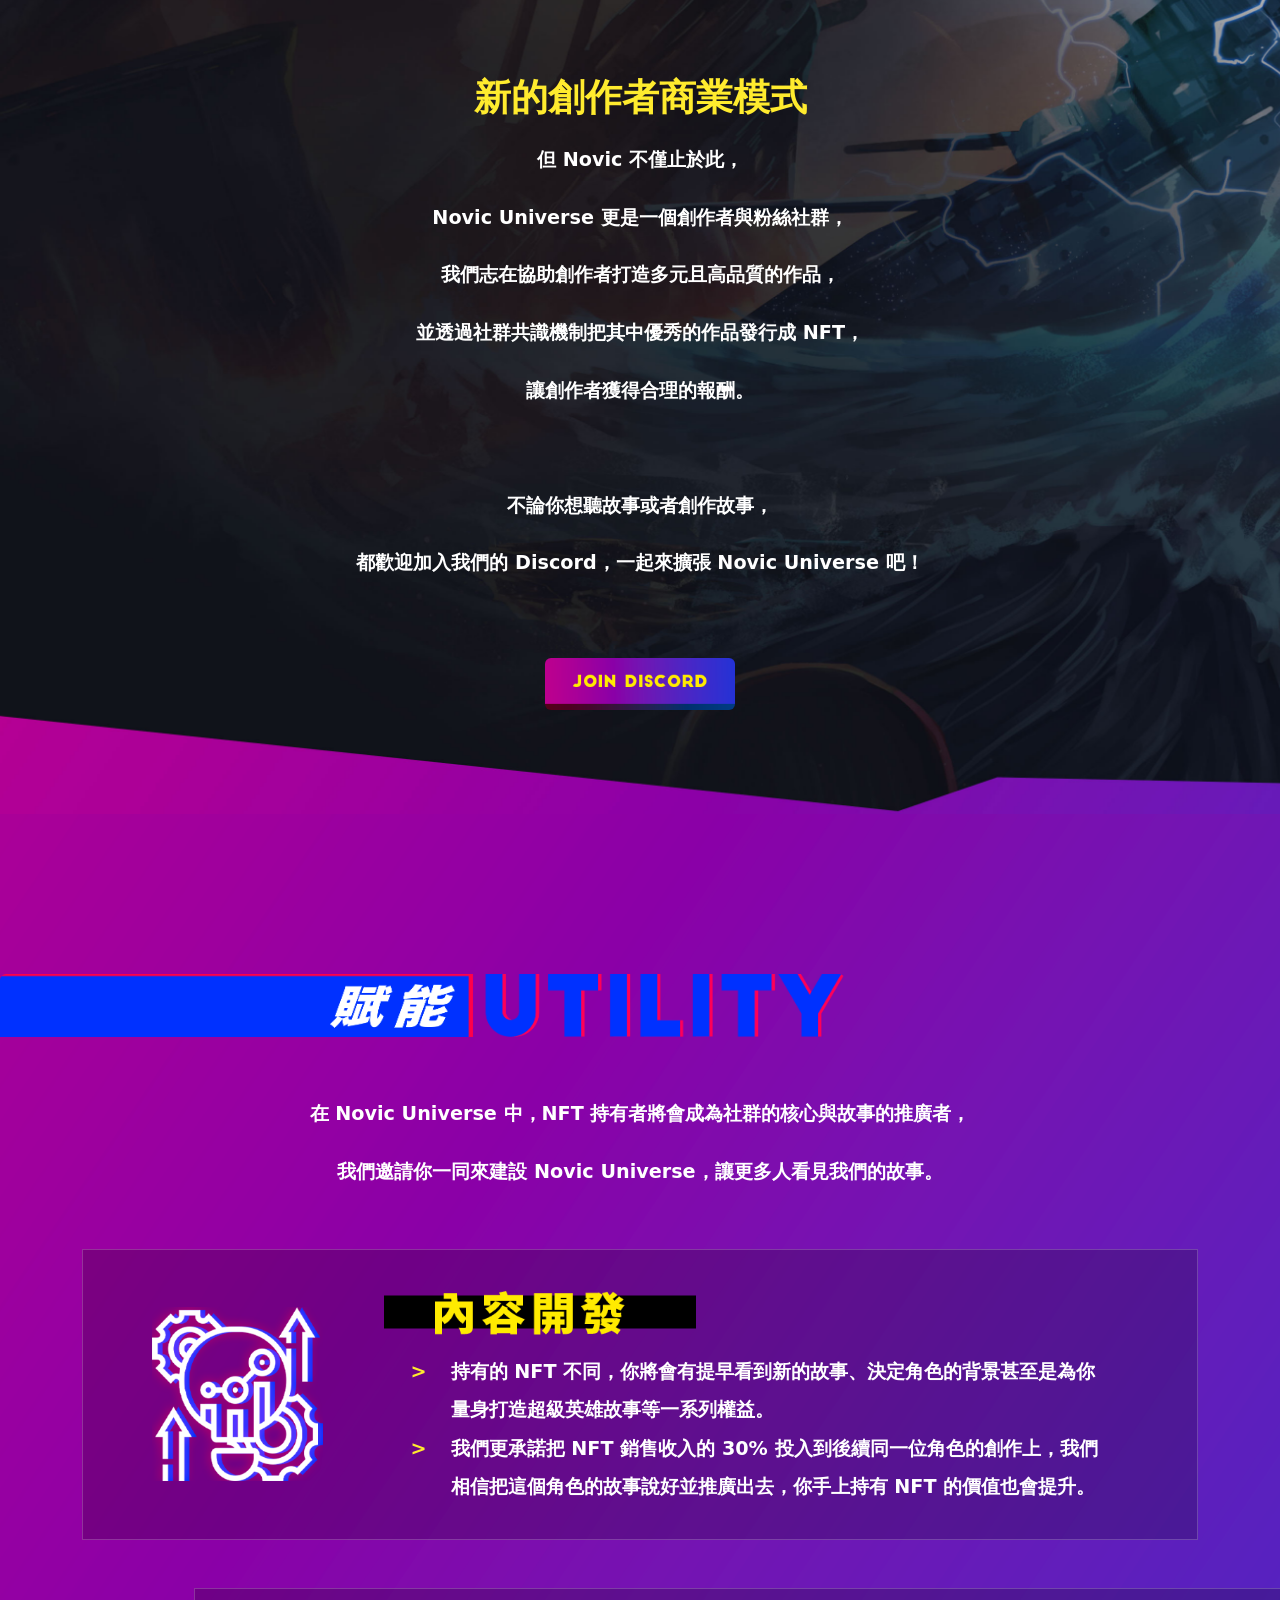
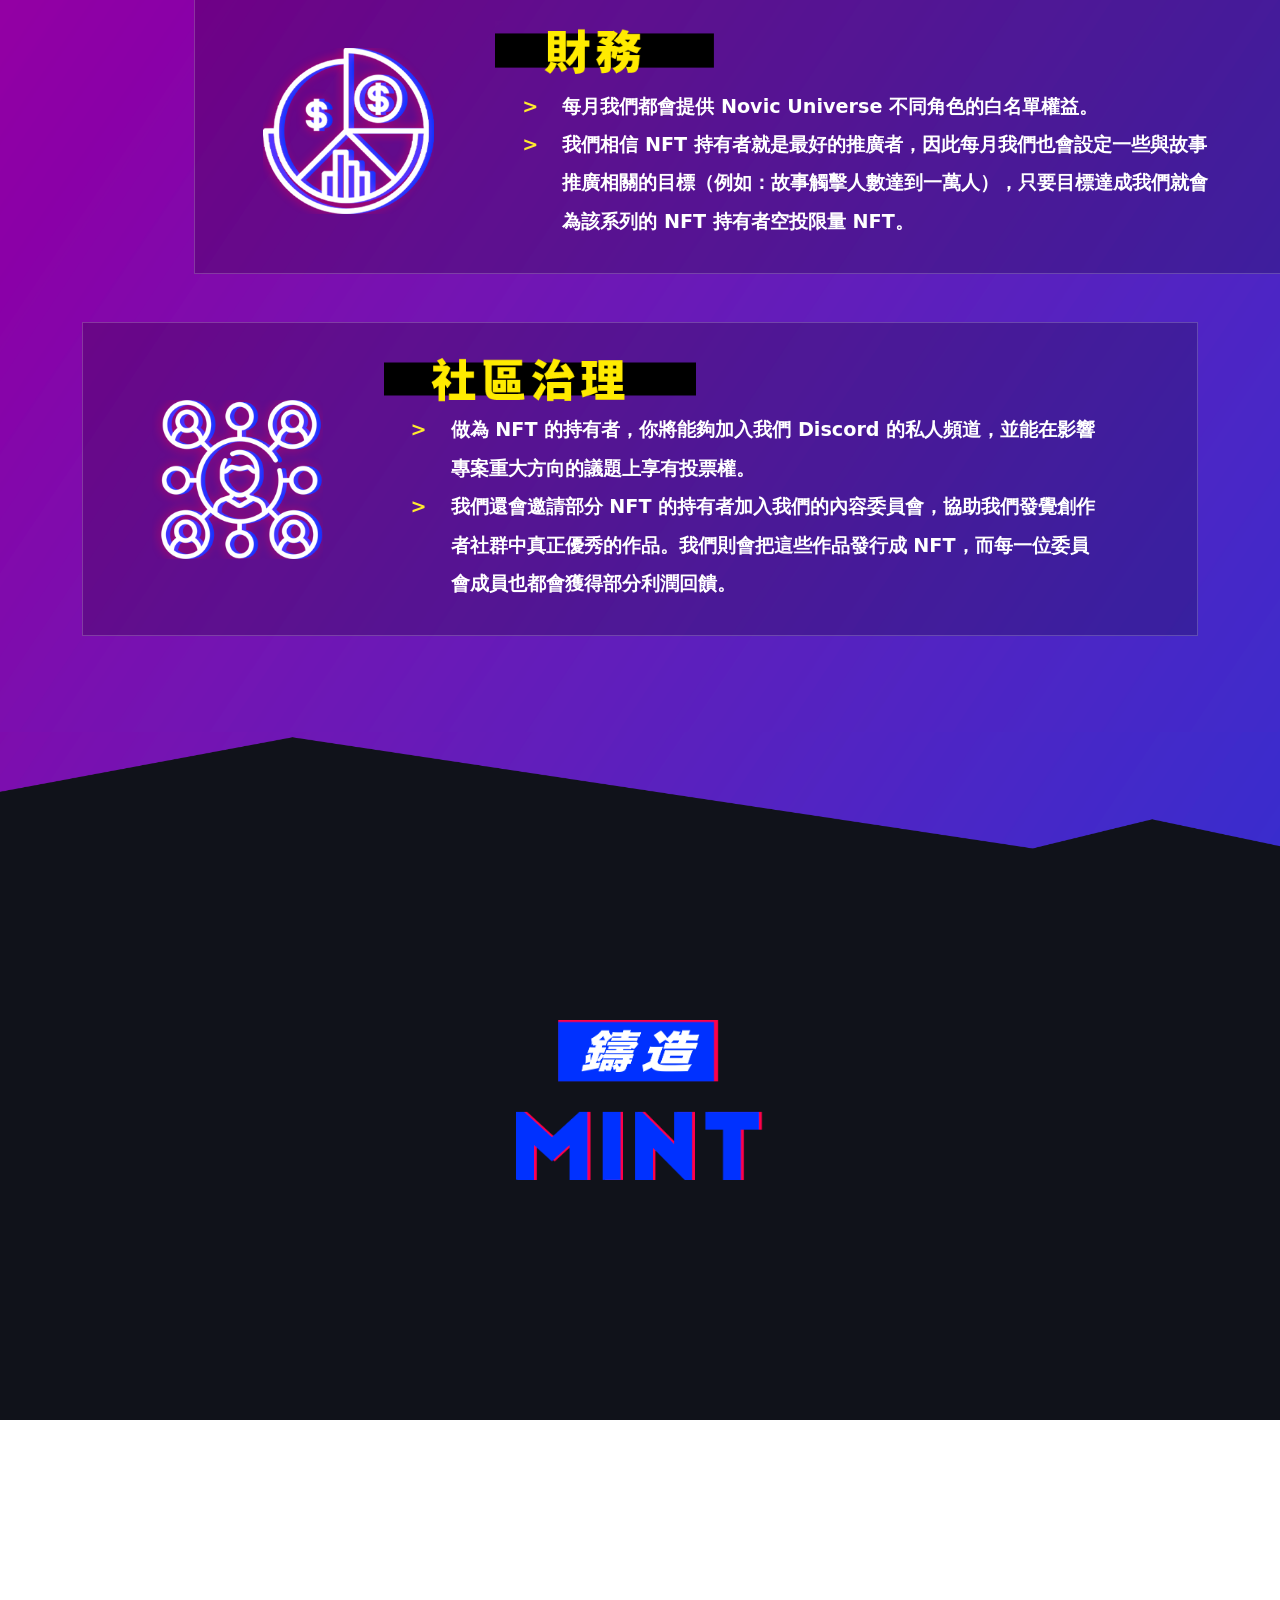
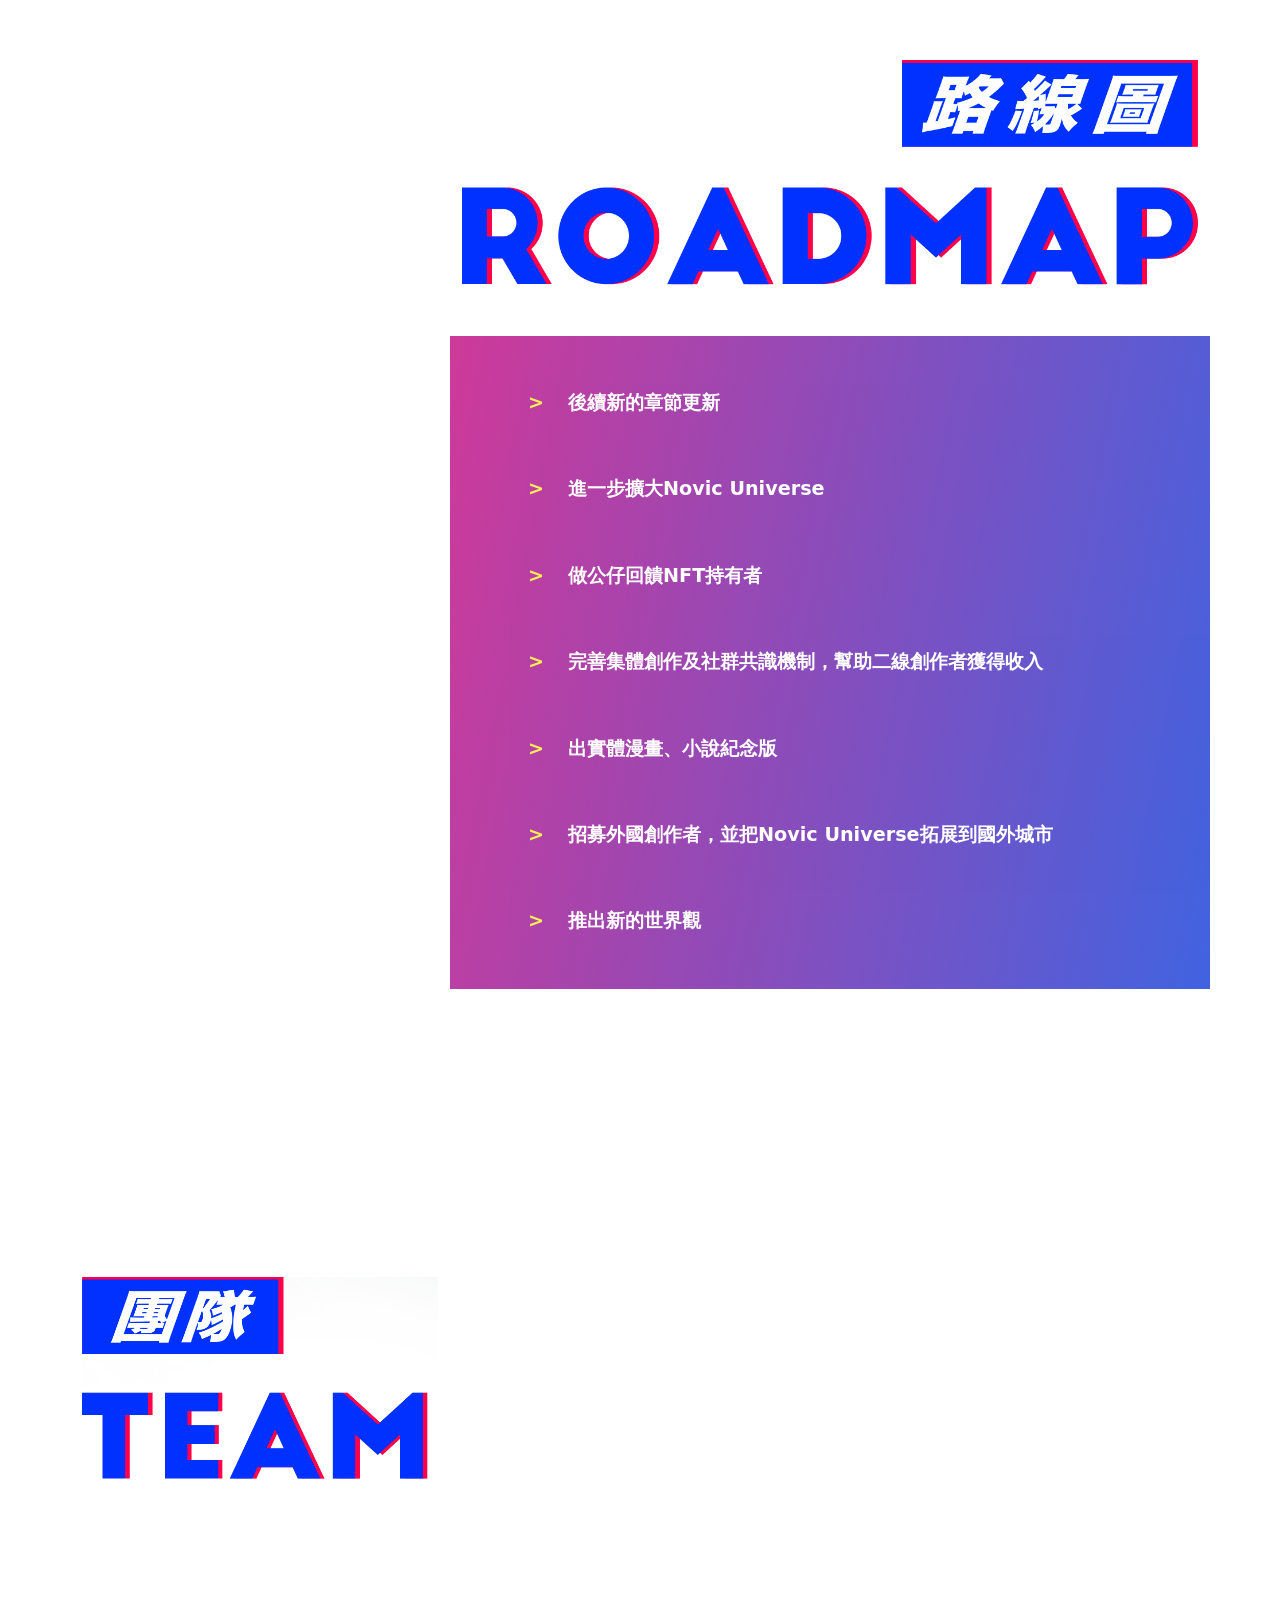
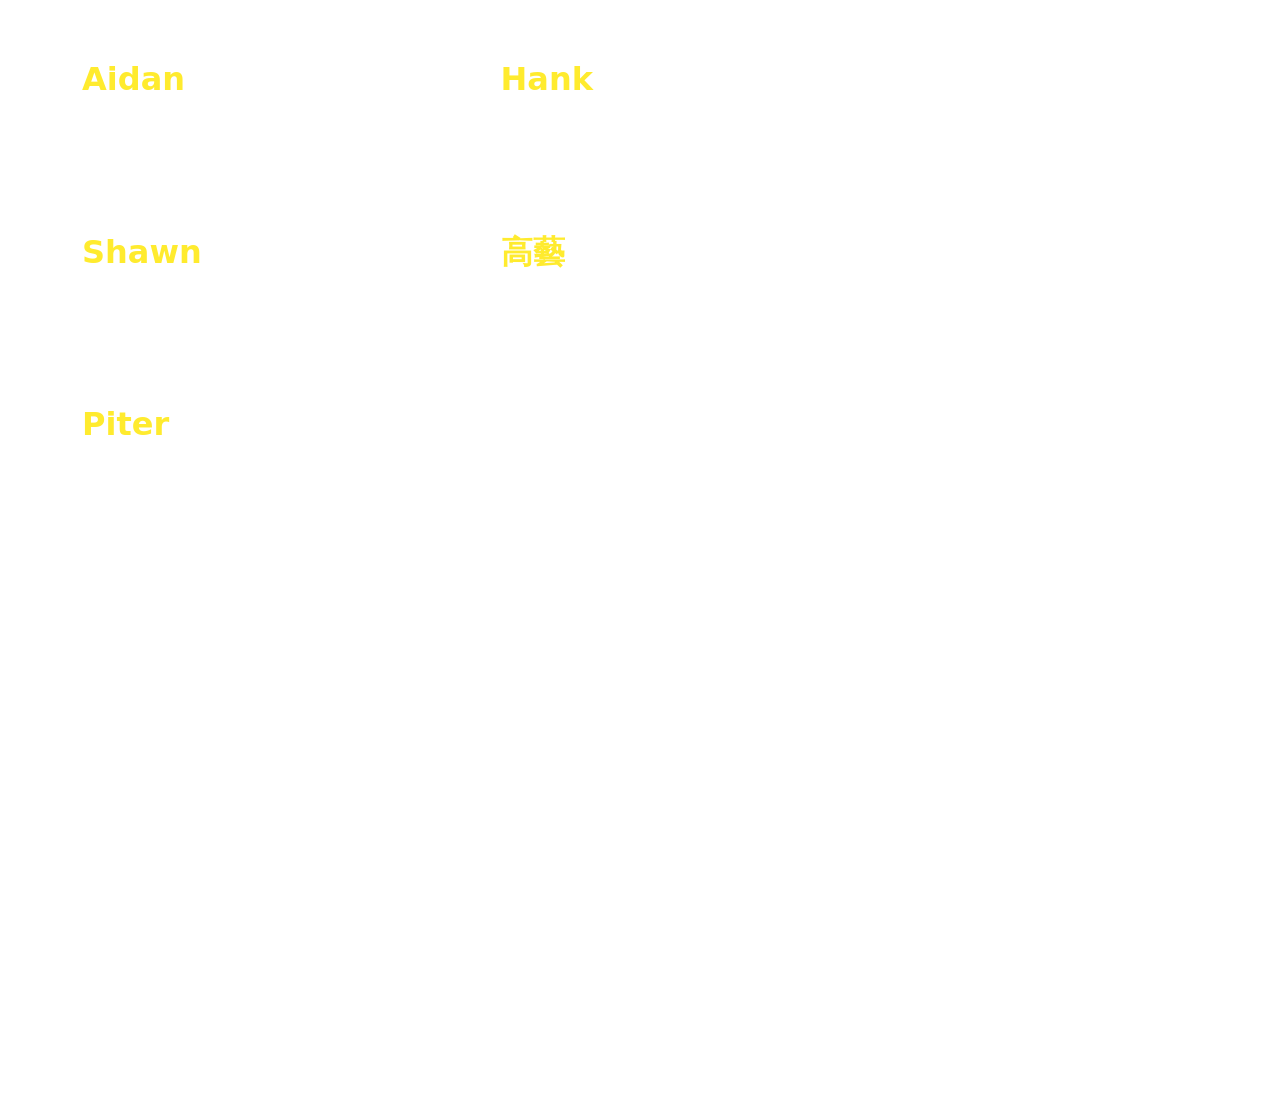
==== commit b422c741: "refactor: UI" ====
--- a/index.html
+++ b/index.html
@@ -54,7 +54,7 @@
       <div class="language">
         繁中
         <div class="swith_language">
-          <a class="nav-link" href="index _en.html">
+          <a class="nav-link" href="index_en.html">
             English
           </a>
         </div>
@@ -65,9 +65,18 @@
   <section id="main" class="pb-5">
     <div id="title">
       <img class="rounded mx-auto d-block logo" src="img/title.png" alt="">
-      <a href="https://lihi1.com/vHdGQ" target="_blank">
-        <img class="rounded mx-auto d-block pt-5 join_button" src="img/join.png" alt="" width="17%">
-      </a>
+
+      <div class="mt-4 d-flex flex-column align-items-center">
+        <h6 class="slogan">有史以來規模最大的全球疫病「武漢肺炎」爆發</h6>
+        <h6 class="mt-1 slogan">各國政府無不竭力投入研發疫疫苗</h6>
+      </div>
+
+      <div class="d-flex justify-content-center mt-4 p-2">
+        <a href="https://lihi1.com/vHdGQ" target="_blank">
+          <img class="rounded join_button" src="img/join.png" alt="Join Discord">
+        </a>
+      </div>
+
       <img src="img/ston_1.png" class="stons" id="ston_1" alt="">
       <img src="img/ston_3.png" class="stons" id="ston_3" alt="">
       <p class="text fw-bold">
@@ -108,15 +117,22 @@
         </div>
         <div class="col-6">
           <img src="img/images/char_1.png" class="d-block w-75 py-5" alt="">
-          <div class="w-50 ps-md-5 py-2">
-            <img src="img/images/change_04.png" class="img-fluid" alt="">
-          </div>
-          <div class="w-50 ps-md-5 py-2">
-            <img src="img/images/change_07.png" class="img-fluid" alt="">
-          </div>
-          <div class="w-50 ps-md-5 py-2">
-            <img src="img/images/change_09.png" class="img-fluid" alt="">
-          </div>
+
+          <div class="ps-md-5 property">
+            <p class="key">本名</p>
+            <p class="value">鄭宇明</p>
+          </div>
+
+          <div class="ps-md-5 property">
+            <p class="key">能力</p>
+            <p class="value">外型模變，複製長期記憶</p>
+          </div>
+
+          <div class="ps-md-5 property">
+            <p class="key">技能</p>
+            <p class="value">自由搏擊，心理學</p>
+          </div>
+
           <div class="text-white w-75 story_text ps-md-5 py-5" >
             鄭宇明是台大心輔諮所博士，精通犯罪心理學的心理師。因為從小一起長大的摯友葉裕修染上毒癮，為就近照顧，鄭宇明畢業後選擇於煙毒勒戒所服務，不久，葉裕修因過量吸食毒品而暴斃。葉裕修的死讓鄭宇明悲痛欲絕，在發現自己的超能力後，為替好友復仇，也為了終結毒品對青少年的危害，鄭宇明潛入販毒集團，靠著模變的超能力及心理學專業知識，企圖從內部瓦解販毒集團。
           </div>
@@ -128,19 +144,27 @@
         <div class="col-5 ps-5 ms-5">
           <img src="img/images/char_2.png" class="d-block w-75 py-3" alt="">
           <div class="ps-md-5 char_subtitle text-white">CPU</div>
-          <div class="w-md-75 ps-md-5 py-2">
-            <img src="img/images/cyber_1.png" class="img-fluid" alt="">
-          </div>
-          <div class="w-md-75 ps-md-5 py-2">
-            <img src="img/images/cyber_2.png" class="img-fluid" alt="">
+
+          <div class="ps-md-5 property">
+            <p class="key">本名</p>
+            <p class="value">張杰</p>
+          </div>
+
+          <div class="ps-md-5 property">
+            <p class="key">能力</p>
+            <p class="value">機器語言，能與機械交談，從而進行維修與改造</p>
           </div>
 
           <div class="ps-md-5 char_subtitle text-white">PLAYER 2</div>
-          <div class="w-md-50 ps-md-5 py-2">
-            <img src="img/images/cyber_3.png" class="img-fluid" alt="">
-          </div>
-          <div class="w-md-50 ps-md-5 py-2">
-            <img src="img/images/cyber_4.png" class="img-fluid" alt="">
+
+          <div class="ps-md-5 property">
+            <p class="key">本名</p>
+            <p class="value">趙曉鈴</p>
+          </div>
+
+          <div class="ps-md-5 property">
+            <p class="key">能力</p>
+            <p class="value">超人神經，超高速神經傳導，可以自由控制感官的時間流速</p>
           </div>
 
           <div class="text-white story_text ps-md-5 py-5" >
@@ -172,9 +196,13 @@
       不論你想聽故事或者創作故事，<br/>
       都歡迎加入我們的 Discord，一起來擴張 Novic Universe 吧！<br/><br/>
     </strong></p>
-    <a href="https://lihi1.com/vHdGQ" target="_blank">
-      <img class="rounded mx-auto d-block pt-5 join_button" src="img/join.png" alt="" width="17%">
-    </a>
+
+    <div class="d-flex justify-content-center mb-5 p-2">
+      <a href="https://lihi1.com/vHdGQ" target="_blank">
+        <img class="rounded join_button" src="img/join.png" alt="Join Discord">
+      </a>
+    </div>
+
   </section>
   <section id="utility" class="pb-5">
     <img class="rounded d-block pb-5" src="img/utility_ttl.png" alt="" width="66%">
@@ -274,7 +302,7 @@
         </div>
       </div>
       <div class="row justify-content-end mt-5">
-        <div class="col-8 roadmap_content">
+        <div class="col-lg-8 roadmap_content">
           <div class="row w-100 justify-content-center my-5 ps-3">
             <span class="roadmap_block_arrow col-1">
               >
--- a/main.css
+++ b/main.css
@@ -5,17 +5,20 @@
       url(./font/BIGJOHN.woff2) format('woff2'),
       url(./font/BIGJOHN.ttf) format('truetype');
 }
+
 #nav {
   width: 100%;
-  min-height: 100px;
+  min-height: 5rem;
   padding: 0;
   background-image: -moz-linear-gradient( 5deg, rgb(194,8,128) 0%, rgb(17,60,216) 100%);
   background-image: -webkit-linear-gradient( 5deg, rgb(194,8,128) 0%, rgb(17,60,216) 100%);
   background-image: -ms-linear-gradient( 5deg, rgb(194,8,128) 0%, rgb(17,60,216) 100%);
 }
+
 #nav-content {
   padding-right: 0;
 }
+
 .nav-link {
   display: block;
   text-decoration: none;
@@ -23,16 +26,17 @@
   font-size: 1.3rem;
   padding: 0;
 }
+
 .nav-item {
   min-width: 130px;
-  line-height: 100px;
-  text-align: center;
-}
+  text-align: center;
+}
+
 .language {
   float: right;
   color: white;
   font-size: 1.3rem;
-  line-height: 100px;
+  line-height: 5rem;
   width: 130px;
   text-align: center;
   position: relative;
@@ -55,13 +59,19 @@
 .language:hover > .swith_language {
   display: block;
 }
+
 .logo {
   width: 50%;
 }
+
+.join_button {
+  height: 52px;
+}
+
 #main, #vision, #utility, #roadmap, #character, #mint {
   background-repeat: no-repeat;
   background-position: center;
-  background-size: 100% 100% ;
+  background-size: cover, 100%;
   min-width: 100%;
 }
 
@@ -70,19 +80,59 @@
   background-image: url('img/main_bg.jpg');
   position: relative;
 }
+
 #title, .text, #team, footer {
   padding-top: 15rem;
 }
+
+.slogan {
+  color: white;
+  background-color: blue;
+  padding: 0 0.75rem;
+  letter-spacing: 0.1rem;
+}
+
 .text, .footer_text {
   color: white;
   text-align: center;
   line-height: 2;
   font-size: 1.2rem;
 }
+
 p {
   margin-bottom: 0;
 }
 
+.property {
+  display: flex;
+  align-items: flex-start;
+  color: white;
+  font-weight: bold;
+  letter-spacing: 0.1rem;
+  margin-bottom: 1rem;
+  -webkit-touch-callout: none;
+  -webkit-user-select: none;
+  -khtml-user-select: none;
+  -moz-user-select: none;
+  -ms-user-select: none;
+  user-select: none;
+}
+
+.property .key {
+  border: 1.5px solid black;
+  border-right: none;
+  padding: 0.2rem 0.6rem;
+  // background-color: rgb(55, 88, 142);
+  flex-shrink: 0;
+}
+
+.property .value {
+  border: 1.5px solid black;
+  padding: 0.2rem 0.65rem;
+  background-color: black;
+  // flex-grow: 1;
+}
+
 #character {
   display: block;
   background-image: url('img/images/char_bg_02.png');
@@ -97,6 +147,7 @@
 .stons {
   position: absolute;
 }
+
 #ston_1 {
   width: 15rem;
   left: 13rem;
@@ -144,7 +195,7 @@
 #utility {
   display: block;
   background-image: url('img/images/utility_bg_04.png');
-  padding-top: 15rem;
+  padding-top: 10rem;
   padding-bottom: 10rem;
 }
 
@@ -164,6 +215,7 @@
   border-color: rgba(255, 255, 255, 0.2);
   padding: 2rem;
 }
+
 .utility_block:nth-child(2) {
   margin-left: 10%;
 }
@@ -201,6 +253,7 @@
   font-size: 2rem;
   font-weight: bold;
 }
+
 .team_member_intro {
   color: white;
   font-size: 1.2rem;
@@ -233,22 +286,43 @@
   background-image: url('img/images/mint_25.png');
 }
 
+@media(max-width: 992px) {
+  .logo {
+    width: 70%;
+  }
+
+  .utility_block:nth-child(2) {
+    margin-left: 0;
+  }
+}
+
+@media(max-width: 768px) {
+  .logo {
+    width: 80%;
+  }
+}
+
 @media(max-width: 540px) {
   html {
     font-size: 10px;
   }
+
   .language, .swith_language{
     display: none;
   }
+
   .logo, #utility > img {
-    width: 80%;
-  }
+    width: 85%;
+  }
+
   .join_button {
-    width: 50%;
-  }
+    height: 40px;
+  }
+
   .stons {
     display: none;
   }
+
   #vision_title {
     width: 60%;
   }
